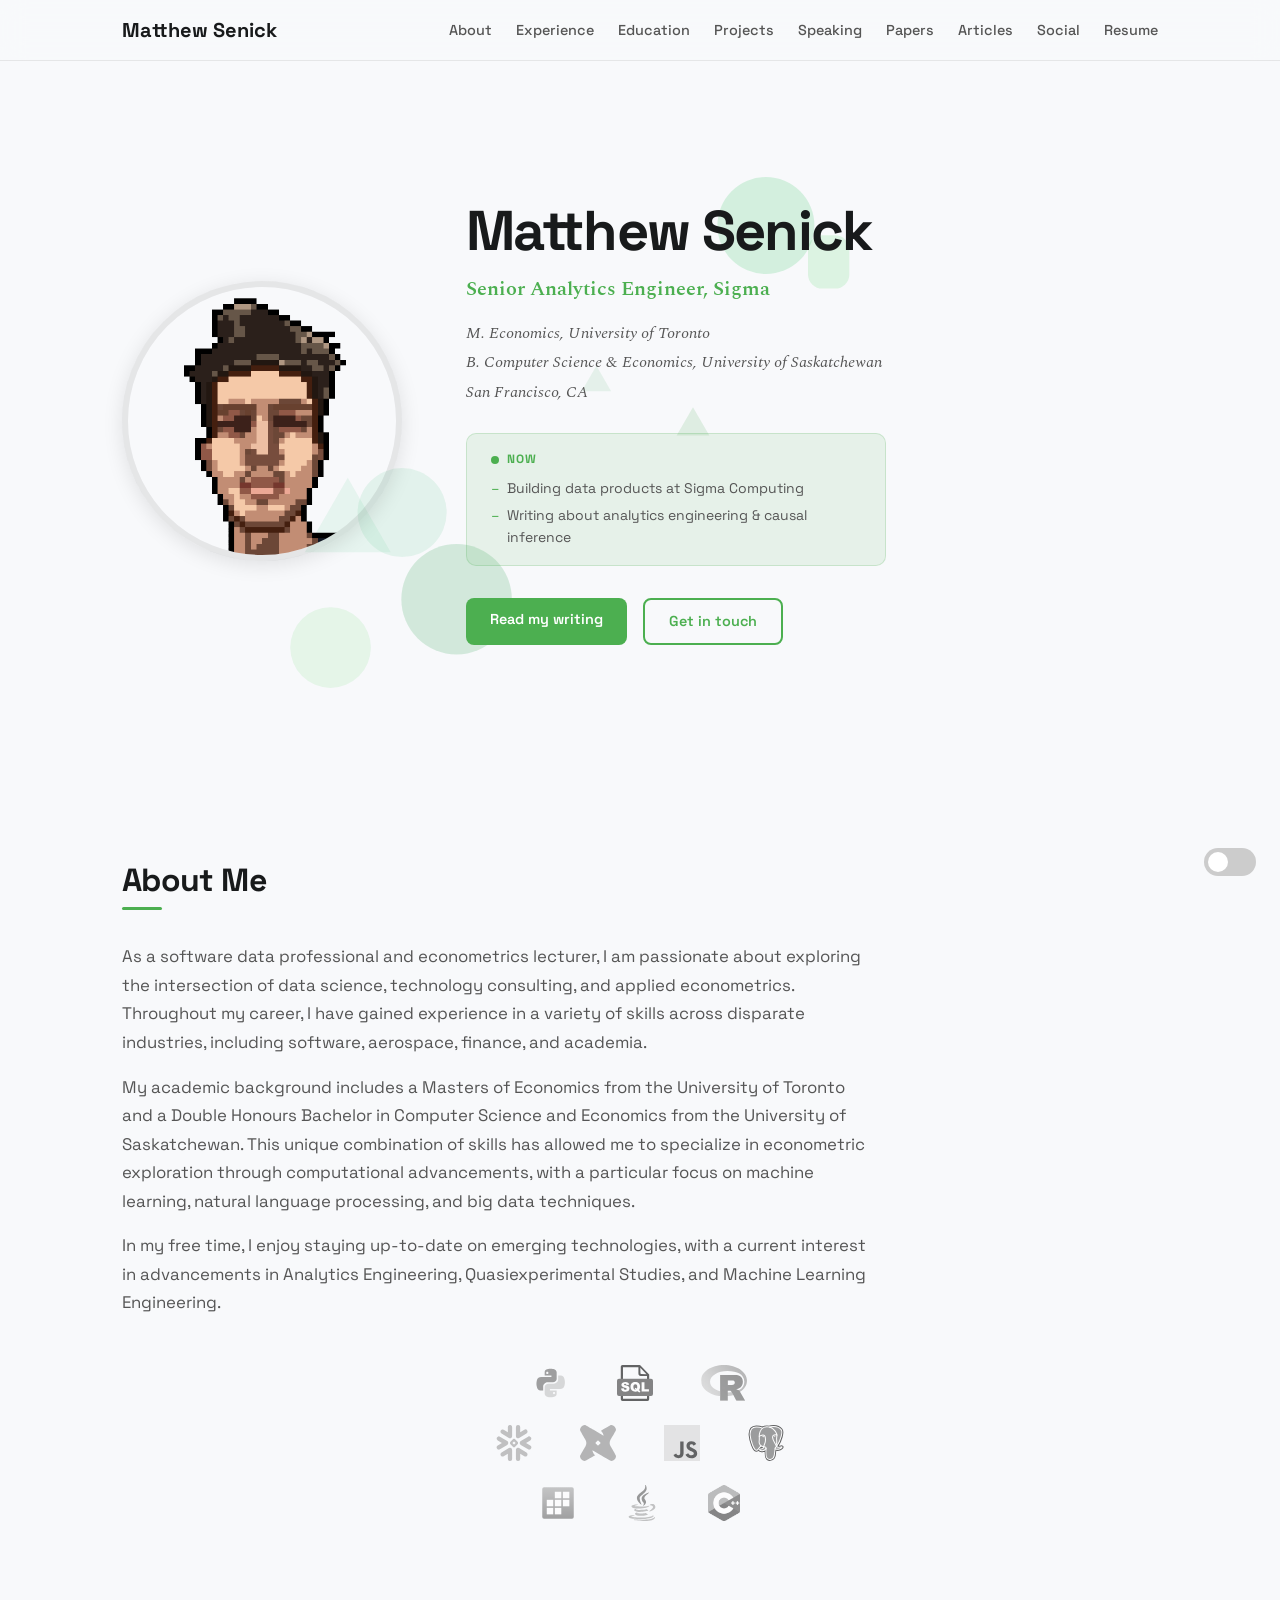
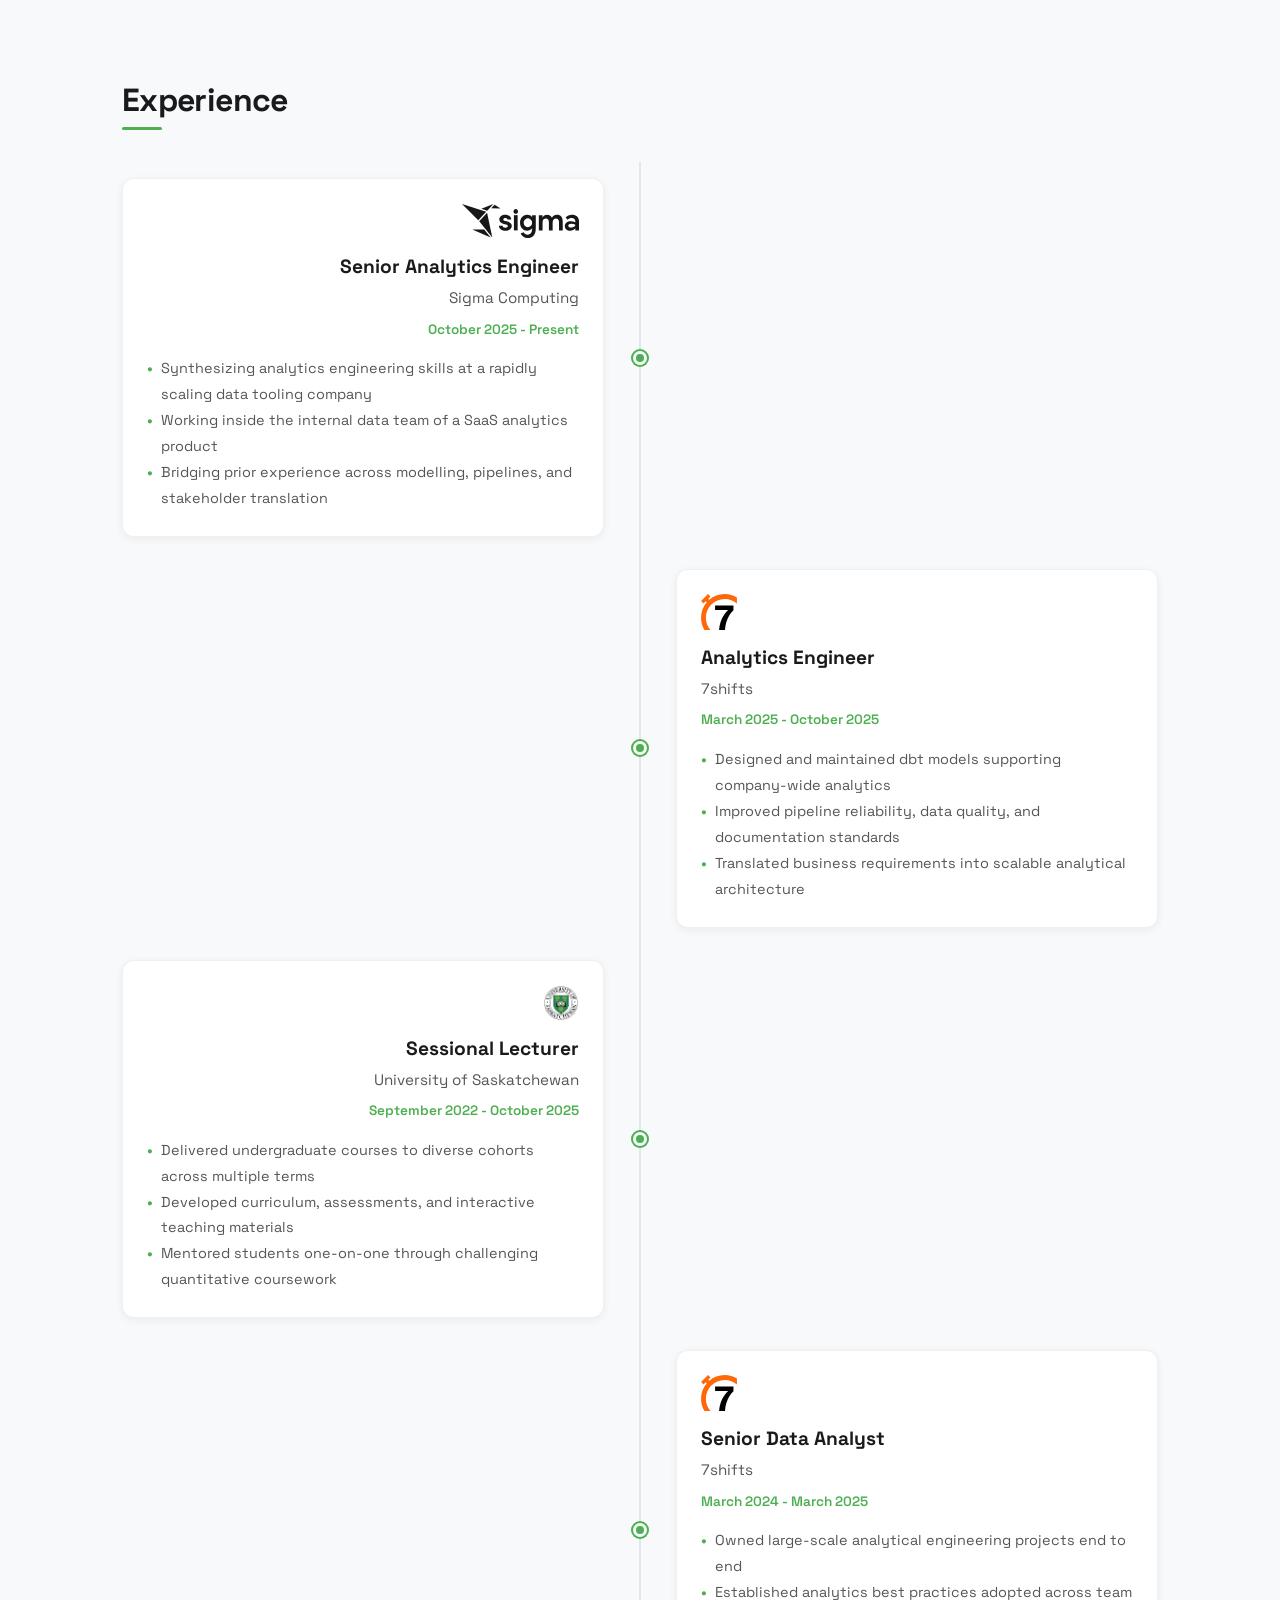
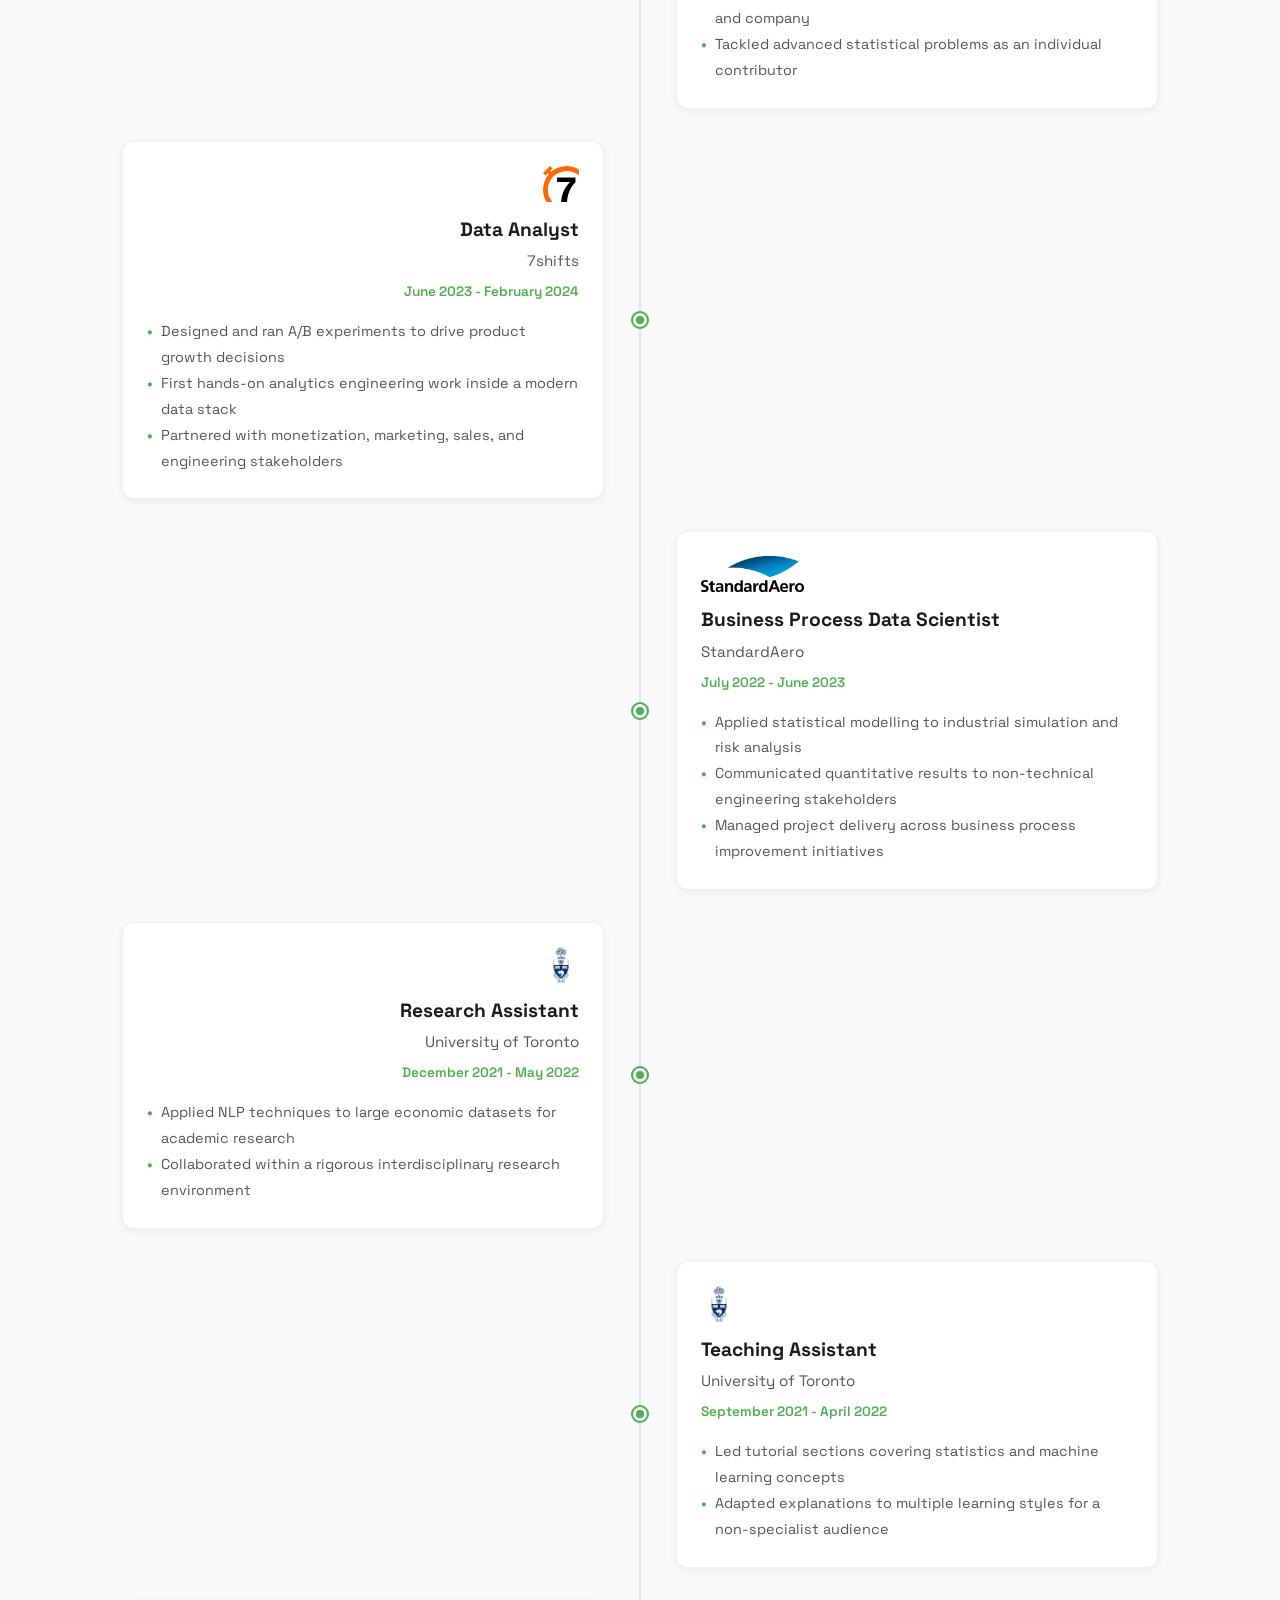
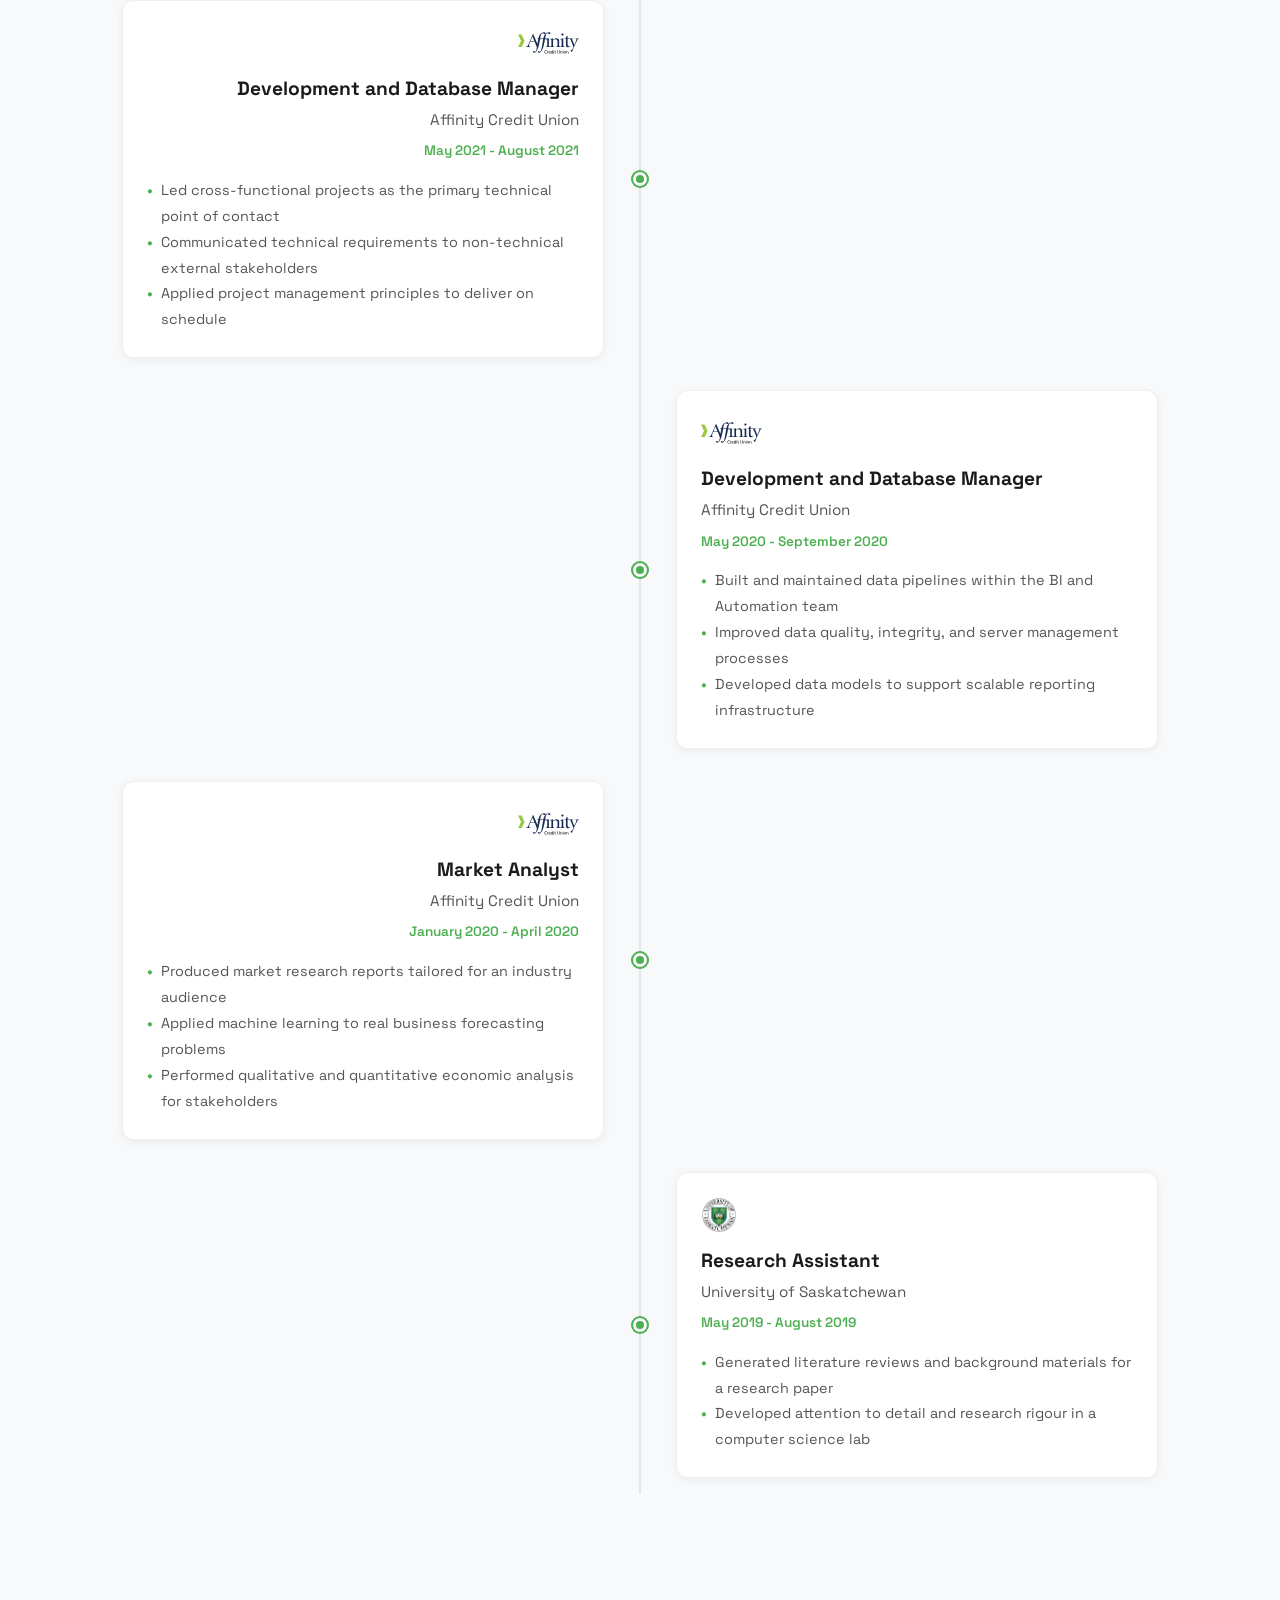
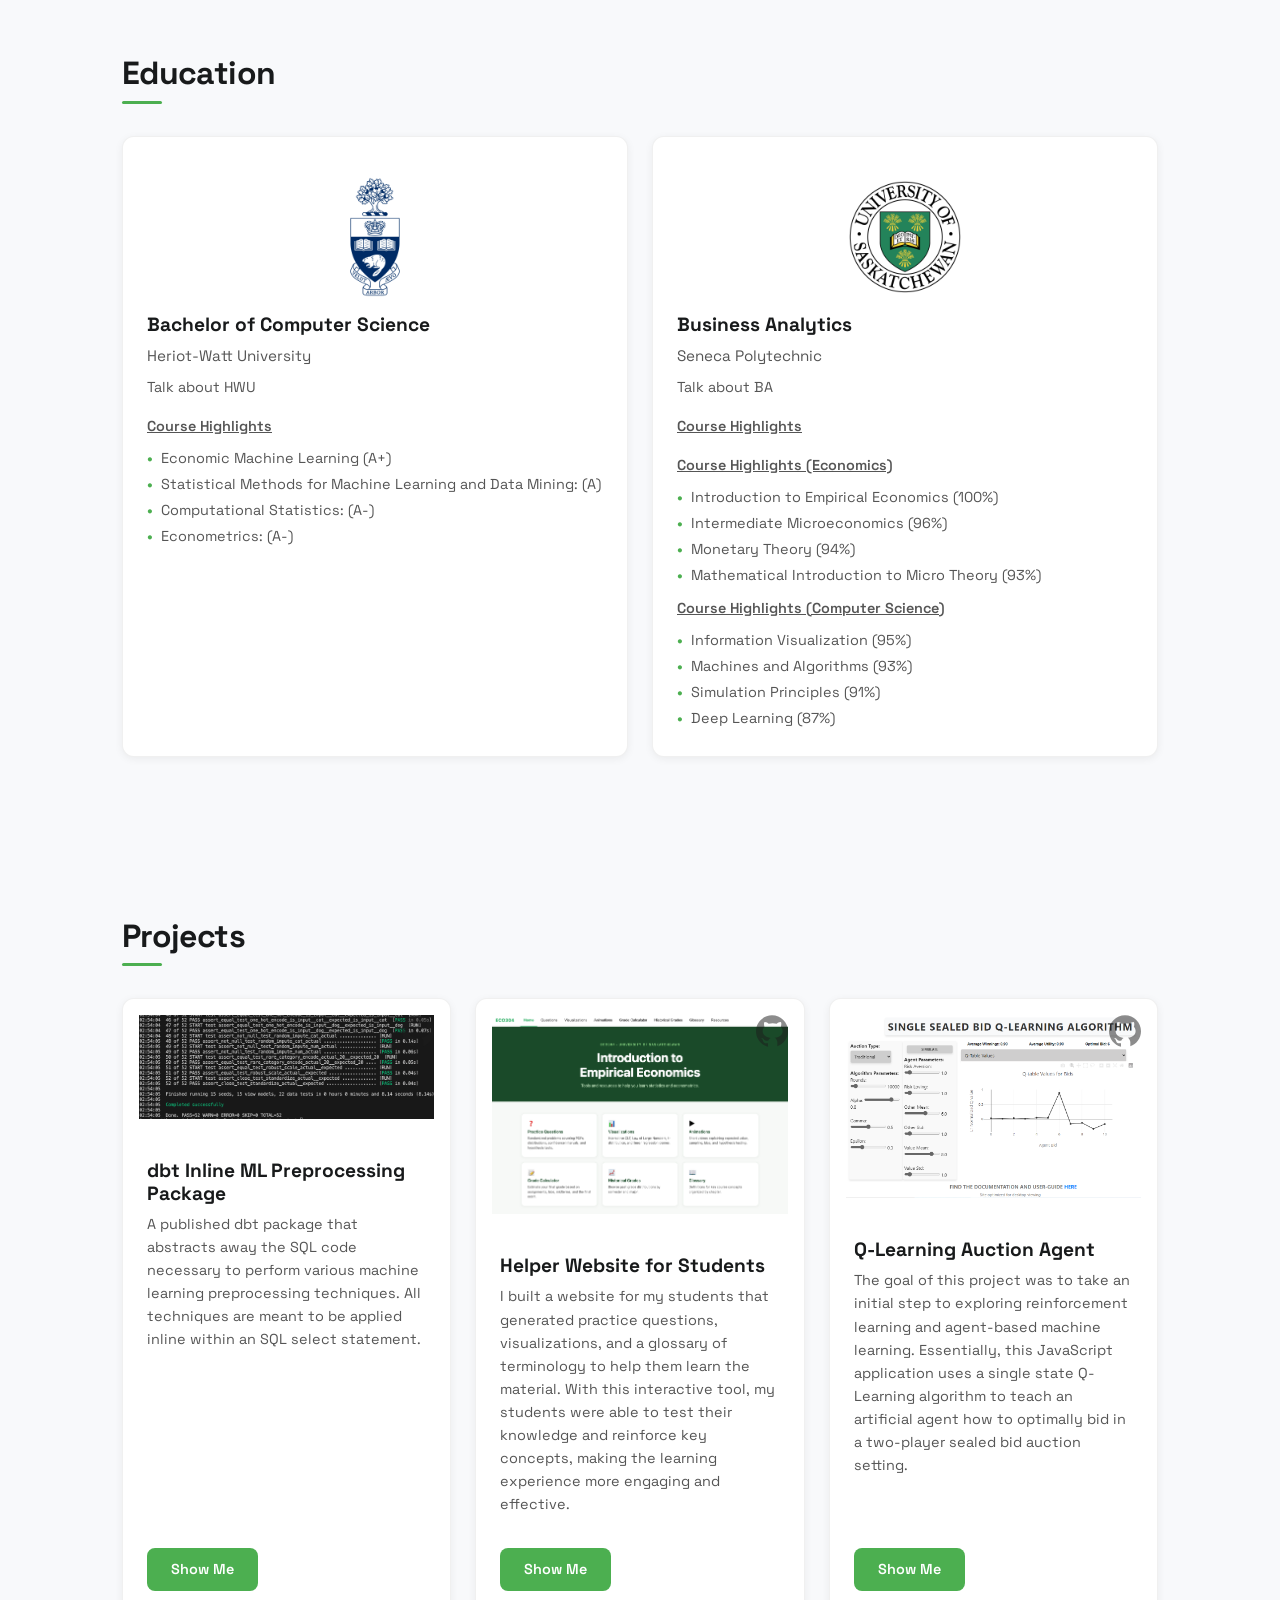
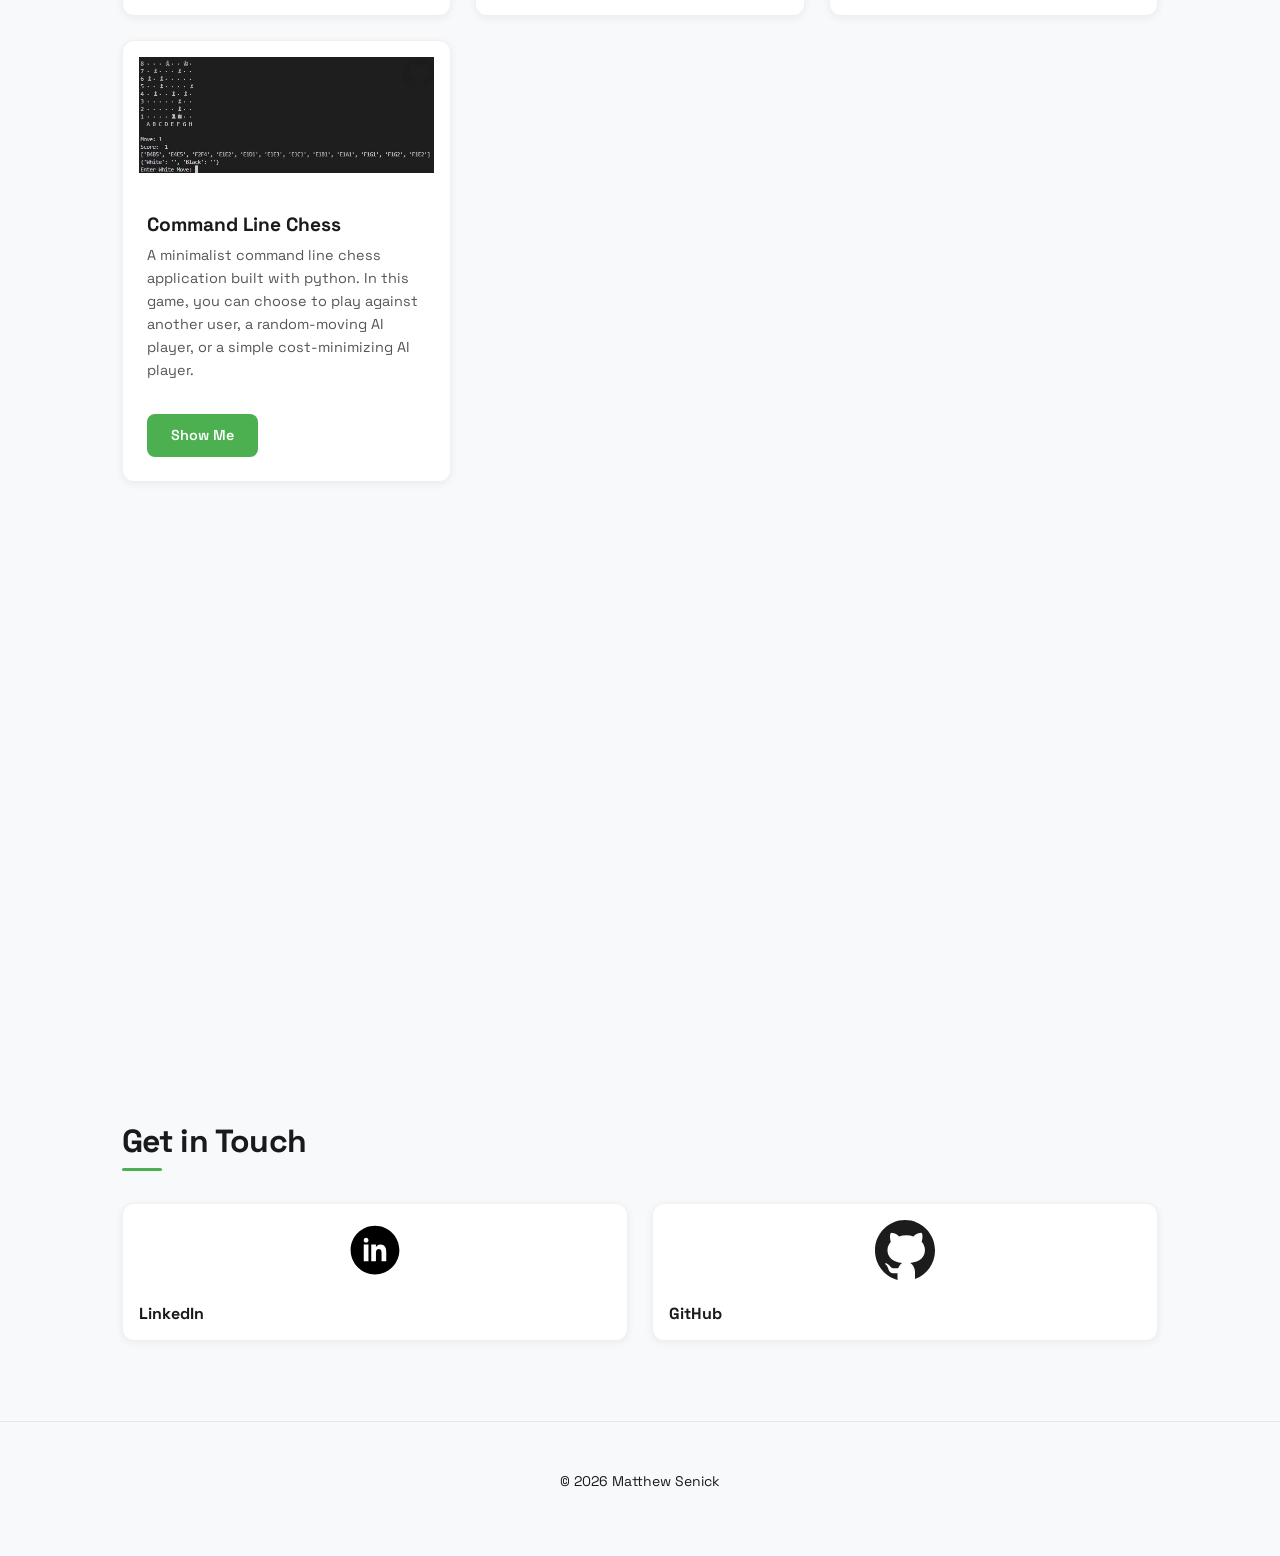
==== index.html @ 295f006f "Initial commit" ====
<!DOCTYPE html>
<html lang="en">

<head>
  <!-- Google tag (gtag.js) -->
  <script async src="https://www.googletagmanager.com/gtag/js?id=G-S9LK80LCD4"></script>
  <script>
    window.dataLayer = window.dataLayer || [];
    function gtag() { dataLayer.push(arguments); }
    gtag('js', new Date());
    gtag('config', 'G-S9LK80LCD4');
  </script>

  <meta charset="utf-8">
  <meta http-equiv="X-UA-Compatible" content="IE=edge">
  <meta name="viewport" content="width=device-width, initial-scale=1">
  <meta name="description" content="Matthew Senick — Senior Analytics Engineer. Design, data, and engineering.">

  <title>Matthew Senick</title>

  <!-- Google Fonts: Space Grotesk + Spectral -->
  <link rel="preconnect" href="https://fonts.googleapis.com">
  <link rel="preconnect" href="https://fonts.gstatic.com" crossorigin>
  <link href="https://fonts.googleapis.com/css2?family=Space+Grotesk:wght@400;500;700&family=Spectral:ital,wght@0,400;0,600;1,400&display=swap" rel="stylesheet">

  <!-- Stylesheet -->
  <link rel="stylesheet" href="styles.css">

  <!-- Icon Image -->
  <link rel="shortcut icon" type="image/x-icon" href="favicon.ico">

  <!-- Custom Scripts -->
  <script type="text/javascript" src="./scripts/gen_tiles.js"></script>
  <script type="text/javascript" src="./scripts/gen_shapes.js"></script>
</head>

<body>
  <div id="scroll-progress"></div>

  <header>
    <nav class="navbar">
      <div class="nav-container">
        <a class="nav-brand" href="https://matthewsenick.com">Matthew Senick</a>
        <input type="checkbox" id="nav-toggle" class="nav-toggle-checkbox" aria-label="Toggle navigation">
        <label for="nav-toggle" class="nav-toggle-label" aria-hidden="true">
          <span></span>
          <span></span>
          <span></span>
        </label>
        <ul class="nav-links">
          <li><a href="#about-me">About</a></li>
          <li><a href="#experience">Experience</a></li>
          <li><a href="#education">Education</a></li>
          <li><a href="#projects">Projects</a></li>
          <li><a href="#speaking">Speaking</a></li>
          <li><a href="#papers">Papers</a></li>
          <li><a href="#articles">Articles</a></li>
          <li><a href="#contact">Social</a></li>
          <li><a href="assets/files/Resume_Short.pdf" target="_blank" id="resume-link">Resume</a></li>
        </ul>
      </div>
    </nav>
  </header>

  <!-- Dark Mode Toggle -->
  <label class="switch" aria-label="Toggle dark mode">
    <input type="checkbox" id="dark-mode-toggle">
    <span class="slider round"></span>
  </label>

  <main>

    <!-- Hero / Title -->
    <section id="title" class="hero in-view">
      <div class="container hero-grid">
        <div class="hero-image">
          <img class="profile-pic" src="assets/other/avatar.PNG" alt="Profile picture of Matthew Senick">
        </div>
        <div class="hero-text">
          <h1 class="name">Matthew Senick</h1>
          <p class="subtitle">Senior Analytics Engineer, Sigma</p>
          <p class="credential">M. Economics, University of Toronto</p>
          <p class="credential">B. Computer Science &amp; Economics, University of Saskatchewan</p>
          <p class="credential">San Francisco, CA</p>
          <div class="now-card">
            <div class="now-header">
              <span class="now-dot"></span>
              <span class="now-label">Now</span>
            </div>
            <ul class="now-list">
              <li>Building data products at Sigma Computing</li>
              <li>Writing about analytics engineering &amp; causal inference</li>
            </ul>
          </div>
          <div class="hero-cta">
            <a href="#articles" class="btn-accent">Read my writing</a>
            <a href="#contact" class="btn-ghost">Get in touch</a>
          </div>
        </div>
      </div>
      <svg class="background-shapes" viewBox="0 0 100 100" xmlns="http://www.w3.org/2000/svg"></svg>
    </section>

    <!-- About Me -->
    <section id="about-me">
      <div class="container">
        <h2>About Me</h2>
        <div class="about-content">
          <p>
            As a software data professional and econometrics lecturer, I am passionate about exploring the
            intersection of data science, technology consulting, and applied econometrics. Throughout my career, I
            have gained experience in a variety of skills across disparate industries, including software,
            aerospace, finance, and academia.
          </p>
          <p>
            My academic background includes a Masters of Economics from the University of Toronto and a Double Honours
            Bachelor in Computer Science and Economics from the University of Saskatchewan. This unique combination of
            skills has allowed me to specialize in econometric exploration through computational advancements, with a
            particular focus on machine learning, natural language processing, and big data techniques.
          </p>
          <p>
            In my free time, I enjoy staying up-to-date on emerging technologies, with a current interest in
            advancements in Analytics Engineering, Quasiexperimental Studies, and Machine Learning Engineering.
          </p>
        </div>

        <div class="icon-rows">
          <div class="icon-row">
            <img src="assets/icons/python.svg" alt="Python">
            <img src="assets/icons/sql.svg" alt="SQL">
            <img src="assets/icons/r.svg" alt="R">
          </div>
          <div class="icon-row">
            <img src="assets/icons/snowflake.svg" alt="Snowflake">
            <img src="assets/icons/dbt.svg" alt="dbt">
            <img src="assets/icons/js.svg" alt="JavaScript">
            <img src="assets/icons/postgresql.svg" alt="PostgreSQL">
          </div>
          <div class="icon-row">
            <img src="assets/icons/stata.svg" alt="Stata">
            <img src="assets/icons/java.svg" alt="Java">
            <img src="assets/icons/cpp.png" alt="C++">
          </div>
        </div>
      </div>
    </section>

    <!-- EXPERIENCE -->
    <section id="experience"></section>

    <!-- EDUCATION -->
    <section id="education"></section>

    <!-- PROJECTS -->
    <section id="projects"></section>

    <!-- SPEAKING -->
    <section id="speaking"></section>

    <!-- PAPERS -->
    <section id="papers"></section>

    <!-- ARTICLES -->
    <section id="articles"></section>

    <!-- CONTACT -->
    <section id="contact"></section>

  </main>

  <footer>
    <p>&copy; <script>document.write(new Date().getFullYear())</script> Matthew Senick</p>
  </footer>

  <script src="index.js"></script>
  <script>
    document.getElementById('resume-link').addEventListener('click', function () {
      gtag('event', 'resume_download', {
        'event_category': 'engagement',
        'event_label': 'clicked_resume_link'
      });
    });
  </script>
</body>

</html>
---- styles.css ----
/* ===========================
   DESIGN TOKENS
   =========================== */

:root {
  /* Colors — Light Mode */
  --bg: #F8F9FB;
  --text: #181A1B;
  --text-muted: #555;
  --accent: #4CAF50;
  --accent-hover: #43A047;
  --accent-light: rgba(76, 175, 80, 0.1);
  --card-bg: #FFFFFF;
  --card-border: rgba(0, 0, 0, 0.06);
  --card-shadow: 0 2px 8px rgba(0, 0, 0, 0.06);
  --card-shadow-hover: 0 8px 24px rgba(0, 0, 0, 0.1);
  --nav-bg: rgba(248, 249, 251, 0.85);
  --scroll-track: #f2f2f2;
  --scroll-thumb: #ccc;
  --divider: rgba(0, 0, 0, 0.08);

  /* Typography */
  --font-body: 'Space Grotesk', sans-serif;
  --font-accent: 'Spectral', serif;

  /* Spacing (8pt system) */
  --space-1: 0.25rem;
  --space-2: 0.5rem;
  --space-3: 1rem;
  --space-4: 1.5rem;
  --space-5: 2rem;
  --space-6: 3rem;
  --space-7: 4rem;
  --space-8: 5rem;

  /* Transitions */
  --ease: cubic-bezier(0.4, 0, 0.2, 1);
  --duration: 200ms;
  --duration-slow: 400ms;
}

/* Dark Mode */
.dark-mode {
  --bg: #181A1B;
  --text: #F0F1F2;
  --text-muted: #999;
  --accent-light: rgba(76, 175, 80, 0.15);
  --card-bg: #242628;
  --card-border: rgba(255, 255, 255, 0.08);
  --card-shadow: 0 2px 8px rgba(0, 0, 0, 0.2);
  --card-shadow-hover: 0 8px 24px rgba(0, 0, 0, 0.35);
  --nav-bg: rgba(24, 26, 27, 0.85);
  --scroll-track: #242628;
  --scroll-thumb: #444;
  --divider: rgba(255, 255, 255, 0.08);
}


/* ===========================
   RESET & BASE
   =========================== */

*, *::before, *::after {
  box-sizing: border-box;
  margin: 0;
  padding: 0;
}

html {
  scroll-behavior: smooth;
  -webkit-text-size-adjust: 100%;
}

body {
  font-family: var(--font-body);
  font-size: 1rem;
  line-height: 1.6;
  color: var(--text);
  background-color: var(--bg);
  transition: background-color var(--duration-slow) var(--ease),
              color var(--duration-slow) var(--ease);
  -webkit-font-smoothing: antialiased;
  -moz-osx-font-smoothing: grayscale;
}

img {
  max-width: 100%;
  height: auto;
  display: block;
}

a {
  color: var(--accent);
  text-decoration: none;
  transition: color var(--duration) var(--ease);
}

a:hover {
  color: var(--accent-hover);
}

a:focus-visible {
  outline: 2px solid var(--accent);
  outline-offset: 2px;
  border-radius: 2px;
}

ul {
  list-style: none;
}


/* ===========================
   SCROLLBAR
   =========================== */

::-webkit-scrollbar {
  width: 8px;
  height: 8px;
}

::-webkit-scrollbar-track {
  background: var(--scroll-track);
}

::-webkit-scrollbar-thumb {
  background: var(--scroll-thumb);
  border-radius: 8px;
}


/* ===========================
   TYPOGRAPHY
   =========================== */

h1, h2, h3, h4, h5, h6 {
  font-family: var(--font-body);
  font-weight: 700;
  line-height: 1.2;
  color: var(--text);
}

h1 { font-size: 3rem; }
h2 { font-size: 2rem; letter-spacing: -0.02em; margin-bottom: var(--space-5); }
h3 { font-size: 1.5rem; }
h4 { font-size: 1.25rem; }
h5 { font-size: 1.125rem; }
h6 { font-size: 1rem; }

p {
  margin-bottom: var(--space-3);
  color: var(--text);
}

.font-accent {
  font-family: var(--font-accent);
}


/* ===========================
   LAYOUT
   =========================== */

.container {
  max-width: 1100px;
  margin: 0 auto;
  padding: 0 var(--space-5);
  width: 100%;
}

section {
  padding: var(--space-8) 0;
  opacity: 0;
  transform: translateY(20px);
  transition: opacity 0.6s var(--ease), transform 0.6s var(--ease);
}

section.in-view {
  opacity: 1;
  transform: translateY(0);
}

.grid {
  display: grid;
  grid-template-columns: repeat(auto-fit, minmax(320px, 1fr));
  gap: var(--space-4);
}

.grid-4 {
  display: grid;
  grid-template-columns: repeat(auto-fit, minmax(200px, 1fr));
  gap: var(--space-4);
}


/* ===========================
   SCROLL PROGRESS BAR
   =========================== */

#scroll-progress {
  position: fixed;
  top: 0;
  left: 0;
  width: 0%;
  height: 3px;
  background: var(--accent);
  z-index: 9999;
  transition: width 0.1s linear;
}


/* ===========================
   NAVBAR
   =========================== */

.navbar {
  position: sticky;
  top: 0;
  z-index: 100;
  background: var(--nav-bg);
  backdrop-filter: blur(12px);
  -webkit-backdrop-filter: blur(12px);
  border-bottom: 1px solid var(--divider);
  transition: background var(--duration-slow) var(--ease);
}

.nav-container {
  max-width: 1100px;
  margin: 0 auto;
  padding: 0 var(--space-5);
  display: flex;
  align-items: center;
  justify-content: space-between;
  height: 60px;
}

.nav-brand {
  font-weight: 700;
  font-size: 1.25rem;
  color: var(--text) !important;
  text-decoration: none;
  white-space: nowrap;
}

.nav-links {
  display: flex;
  align-items: center;
  gap: var(--space-4);
}

.nav-links a {
  color: var(--text-muted);
  font-size: 0.9rem;
  font-weight: 500;
  text-decoration: none;
  padding: var(--space-1) 0;
  border-bottom: 2px solid transparent;
  transition: color var(--duration) var(--ease),
              border-color var(--duration) var(--ease);
}

.nav-links a:hover {
  color: var(--accent);
  border-bottom-color: var(--accent);
}

/* Hamburger toggle (CSS-only) */
.nav-toggle-checkbox {
  display: none;
}

.nav-toggle-label {
  display: none;
  cursor: pointer;
  flex-direction: column;
  gap: 5px;
  padding: 4px;
}

.nav-toggle-label span {
  display: block;
  width: 24px;
  height: 2px;
  background: var(--text);
  border-radius: 2px;
  transition: transform var(--duration) var(--ease),
              opacity var(--duration) var(--ease);
}

/* Mobile nav */
@media (max-width: 768px) {
  .nav-toggle-label {
    display: flex;
  }

  .nav-links {
    display: none;
    position: absolute;
    top: 60px;
    left: 0;
    right: 0;
    background: var(--nav-bg);
    backdrop-filter: blur(12px);
    -webkit-backdrop-filter: blur(12px);
    flex-direction: column;
    padding: var(--space-3) var(--space-5);
    gap: var(--space-2);
    border-bottom: 1px solid var(--divider);
  }

  .nav-toggle-checkbox:checked ~ .nav-links {
    display: flex;
  }

  .nav-toggle-checkbox:checked ~ .nav-toggle-label span:nth-child(1) {
    transform: rotate(45deg) translate(5px, 5px);
  }
  .nav-toggle-checkbox:checked ~ .nav-toggle-label span:nth-child(2) {
    opacity: 0;
  }
  .nav-toggle-checkbox:checked ~ .nav-toggle-label span:nth-child(3) {
    transform: rotate(-45deg) translate(5px, -5px);
  }
}


/* ===========================
   DARK MODE TOGGLE
   =========================== */

.switch {
  position: fixed;
  bottom: 24px;
  right: 24px;
  display: inline-block;
  width: 52px;
  height: 28px;
  z-index: 200;
}

.switch input {
  opacity: 0;
  width: 0;
  height: 0;
}

.slider {
  position: absolute;
  cursor: pointer;
  inset: 0;
  background-color: #ccc;
  transition: background-color var(--duration-slow) var(--ease);
}

.slider::before {
  content: "";
  position: absolute;
  height: 20px;
  width: 20px;
  left: 4px;
  bottom: 4px;
  background-color: white;
  transition: transform var(--duration-slow) var(--ease);
}

input:checked + .slider {
  background-color: var(--accent);
}

input:checked + .slider::before {
  transform: translateX(24px);
}

input:focus-visible + .slider {
  box-shadow: 0 0 0 2px var(--accent);
}

.slider.round {
  border-radius: 28px;
}

.slider.round::before {
  border-radius: 50%;
}


/* ===========================
   HERO SECTION
   =========================== */

.hero {
  position: relative;
  padding: var(--space-8) 0;
  min-height: 80vh;
  display: flex;
  align-items: center;
  overflow: hidden;
}

.hero-grid {
  display: grid;
  grid-template-columns: auto 1fr;
  gap: var(--space-7);
  align-items: center;
}

.hero-image {
  display: flex;
  justify-content: center;
}

.profile-pic {
  width: 280px;
  height: 280px;
  border-radius: 50%;
  border: 6px solid var(--divider);
  box-shadow: 0 4px 20px rgba(0, 0, 0, 0.1);
  object-fit: cover;
  transition: border-color var(--duration) var(--ease),
              box-shadow var(--duration) var(--ease);
}

.profile-pic:hover {
  border-color: var(--accent);
  box-shadow: 0 4px 24px rgba(76, 175, 80, 0.2);
}

.name {
  font-size: 3.5rem;
  font-weight: 700;
  margin-bottom: var(--space-2);
  letter-spacing: -0.03em;
}

.subtitle {
  font-family: var(--font-accent);
  font-size: 1.25rem;
  font-weight: 600;
  color: var(--accent);
  margin-bottom: var(--space-3);
}

.credential {
  font-family: var(--font-accent);
  font-size: 1rem;
  font-style: italic;
  color: var(--text-muted);
  margin-bottom: var(--space-1);
}

/* Now card */
.now-card {
  margin-top: var(--space-4);
  padding: var(--space-3) var(--space-4);
  background: var(--accent-light);
  border: 1px solid rgba(76, 175, 80, 0.2);
  border-radius: 10px;
  display: inline-block;
  max-width: 420px;
}

.now-card:hover {
  transform: translateY(-2px);
  box-shadow: 0 4px 16px rgba(76, 175, 80, 0.15);
  transition: transform var(--duration) var(--ease), box-shadow var(--duration) var(--ease);
}

.now-header {
  display: flex;
  align-items: center;
  gap: var(--space-2);
  margin-bottom: var(--space-2);
}

.now-label {
  font-size: 0.75rem;
  font-weight: 700;
  letter-spacing: 0.08em;
  text-transform: uppercase;
  color: var(--accent);
}

.now-dot {
  width: 8px;
  height: 8px;
  border-radius: 50%;
  background: var(--accent);
  flex-shrink: 0;
}

.now-list {
  list-style: none;
  padding: 0;
  margin: 0;
  display: flex;
  flex-direction: column;
  gap: var(--space-1);
}

.now-list li {
  font-size: 0.875rem;
  color: var(--text-muted);
  padding-left: var(--space-3);
  position: relative;
}

.now-list li::before {
  content: '–';
  position: absolute;
  left: 0;
  color: var(--accent);
}

@media (max-width: 768px) {
  .now-card {
    max-width: 100%;
  }
}


.hero-cta {
  display: flex;
  gap: var(--space-3);
  margin-top: var(--space-5);
}

.background-shapes {
  position: absolute;
  z-index: -1;
  width: 100%;
  height: 100%;
  top: 0;
  left: 0;
  pointer-events: none;
}

@media (max-width: 768px) {
  .hero {
    min-height: auto;
    padding: var(--space-7) 0;
  }

  .hero-grid {
    grid-template-columns: 1fr;
    text-align: center;
    gap: var(--space-5);
  }

  .name {
    font-size: 2.5rem;
  }

  .hero-cta {
    justify-content: center;
  }

  .profile-pic {
    width: 200px;
    height: 200px;
  }
}


/* ===========================
   BUTTONS
   =========================== */

.btn-accent {
  display: inline-block;
  padding: 0.625rem 1.5rem;
  background: var(--accent);
  color: #fff !important;
  font-family: var(--font-body);
  font-weight: 600;
  font-size: 0.9rem;
  border: none;
  border-radius: 8px;
  cursor: pointer;
  transition: background var(--duration) var(--ease),
              transform var(--duration) var(--ease),
              box-shadow var(--duration) var(--ease);
}

.btn-accent:hover {
  background: var(--accent-hover);
  transform: translateY(-1px);
  box-shadow: 0 4px 12px rgba(76, 175, 80, 0.3);
  color: #fff !important;
}

.btn-ghost {
  display: inline-block;
  padding: 0.625rem 1.5rem;
  background: transparent;
  color: var(--accent) !important;
  font-family: var(--font-body);
  font-weight: 600;
  font-size: 0.9rem;
  border: 2px solid var(--accent);
  border-radius: 8px;
  cursor: pointer;
  transition: background var(--duration) var(--ease),
              color var(--duration) var(--ease),
              transform var(--duration) var(--ease);
}

.btn-ghost:hover {
  background: var(--accent-light);
  transform: translateY(-1px);
}


/* ===========================
   ABOUT SECTION
   =========================== */

.about-content {
  max-width: 75ch;
  margin-bottom: var(--space-6);
}

.about-content p {
  font-size: 1.05rem;
  line-height: 1.7;
  color: var(--text-muted);
}

/* Tech icon rows */
.icon-rows {
  display: flex;
  flex-direction: column;
  gap: var(--space-4);
  align-items: center;
}

.icon-row {
  display: flex;
  align-items: center;
  justify-content: center;
  gap: var(--space-6);
}

.icon-row img {
  height: 36px;
  width: auto;
  filter: grayscale(100%);
  opacity: 0.6;
  transition: filter var(--duration) var(--ease),
              opacity var(--duration) var(--ease);
}

.icon-row img:hover {
  filter: grayscale(0%);
  opacity: 1;
  cursor: pointer;
}

@media (max-width: 768px) {
  .icon-row {
    gap: var(--space-4);
  }

  .icon-row img {
    height: 28px;
  }
}


/* ===========================
   CARDS
   =========================== */

.card {
  background: var(--card-bg);
  border: 1px solid var(--card-border);
  border-radius: 12px;
  box-shadow: var(--card-shadow);
  overflow: hidden;
  transition: transform var(--duration) var(--ease),
              box-shadow var(--duration) var(--ease),
              border-color var(--duration) var(--ease);
  display: flex;
  flex-direction: column;
  height: 100%;
}

.card:hover {
  transform: translateY(-4px);
  box-shadow: var(--card-shadow-hover);
  border-color: var(--accent);
}

.card__header {
  padding: var(--space-4);
  text-align: center;
  border-bottom: 1px solid var(--divider);
}

.card__body {
  padding: var(--space-4);
  flex: 1;
  display: flex;
  flex-direction: column;
}

.card__title {
  font-size: 1.2rem;
  font-weight: 700;
  margin-bottom: var(--space-2);
  color: var(--text);
}

.card__subtitle {
  font-size: 0.95rem;
  color: var(--text-muted);
  margin-bottom: var(--space-2);
}

.card__text {
  font-size: 0.9rem;
  line-height: 1.6;
  color: var(--text-muted);
  margin-bottom: var(--space-3);
}

.card__img {
  object-fit: scale-down;
  max-width: 50%;
  max-height: 120px;
  margin: var(--space-3) auto;
}

.card__img--small {
  max-width: 25%;
  max-height: 60px;
  margin: var(--space-3) auto;
}

.card__img--large {
  max-width: 100%;
  max-height: none;
  margin: 0 auto;
  padding: var(--space-3);
}

.card__actions {
  margin-top: auto;
  padding-top: var(--space-3);
}

.card__list {
  font-size: 0.9rem;
  color: var(--text-muted);
  line-height: 1.8;
}

.card__list li::before {
  content: "\2022";
  color: var(--accent);
  font-weight: 700;
  display: inline-block;
  width: 1em;
  margin-left: -1em;
}

.card__list {
  padding-left: 1em;
}

/* Card link wrapper (for contact cards) */
a.card-link {
  text-decoration: none;
  color: inherit;
}

.card--clickable {
  cursor: pointer;
}

.card--clickable:hover .card__title {
  color: var(--accent);
}

/* GitHub icon on project/paper cards */
.github-icon {
  width: 32px;
  height: 32px;
  opacity: 0.5;
  transition: opacity var(--duration) var(--ease);
  position: absolute;
  top: var(--space-3);
  right: var(--space-3);
}

.github-icon:hover {
  opacity: 1;
}

.card__img-wrapper {
  position: relative;
}


/* ===========================
   EXPERIENCE TIMELINE
   =========================== */

.timeline {
  position: relative;
  padding: var(--space-3) 0;
}

.timeline::before {
  content: '';
  position: absolute;
  left: calc(50% - 1px);
  top: 0;
  bottom: 0;
  width: 2px;
  background: var(--divider);
}

.timeline-entry {
  display: grid;
  grid-template-columns: 1fr 40px 1fr;
  align-items: center;
  gap: var(--space-3);
  margin-bottom: var(--space-5);
}

.timeline-entry:last-child {
  margin-bottom: 0;
}

.timeline-dot-wrapper {
  display: flex;
  justify-content: center;
  align-items: center;
  position: relative;
  z-index: 1;
}

.timeline-dot {
  width: 14px;
  height: 14px;
  border-radius: 50%;
  background: var(--accent);
  border: 3px solid var(--bg);
  box-shadow: 0 0 0 2px var(--accent);
  flex-shrink: 0;
  transition: border-color var(--duration-slow) var(--ease);
}

.timeline-card {
  background: var(--card-bg);
  border: 1px solid var(--card-border);
  border-radius: 12px;
  box-shadow: var(--card-shadow);
  padding: var(--space-4);
  transition: transform var(--duration) var(--ease),
              box-shadow var(--duration) var(--ease),
              border-color var(--duration) var(--ease);
}

.timeline-card:hover {
  transform: translateY(-4px);
  box-shadow: var(--card-shadow-hover);
  border-color: var(--accent);
}

.timeline-entry--left .timeline-card {
  text-align: right;
}

.timeline-entry--left .timeline-card .card__list {
  text-align: left;
}

.timeline-entry--left .timeline-logo {
  margin-left: auto;
}

.timeline-logo {
  height: 36px;
  width: auto;
  object-fit: contain;
  max-width: 120px;
  margin-bottom: var(--space-3);
}

.timeline-date {
  font-size: 0.85rem;
  color: var(--accent);
  font-weight: 600;
  margin: var(--space-2) 0 0;
}

.timeline-description {
  margin-top: var(--space-3);
}

@media (max-width: 768px) {
  .timeline::before {
    left: 19px;
    transform: none;
  }

  .timeline-entry {
    display: flex;
    gap: var(--space-3);
    align-items: flex-start;
  }

  .timeline-entry--left .timeline-right,
  .timeline-entry--right .timeline-left {
    display: none;
  }

  .timeline-entry--left .timeline-dot-wrapper { order: 1; }
  .timeline-entry--left .timeline-left { order: 2; flex: 1; text-align: left; }
  .timeline-entry--left .timeline-left .timeline-logo { margin-left: 0; }

  .timeline-entry--right .timeline-dot-wrapper { order: 1; }
  .timeline-entry--right .timeline-right { order: 2; flex: 1; }

  .timeline-dot-wrapper {
    width: 40px;
    flex-shrink: 0;
  }
}


/* ===========================
   ARTICLES SECTION
   =========================== */

.articles-grid {
  display: grid;
  grid-template-columns: repeat(auto-fit, minmax(320px, 1fr));
  gap: var(--space-4);
}

.article-item {
  padding: var(--space-3) 0;
  border-bottom: 1px solid var(--divider);
}

.article-item:last-child {
  border-bottom: none;
}

.article-link {
  color: var(--text);
  text-decoration: none;
  font-weight: 600;
  transition: color var(--duration) var(--ease);
}

.article-link:hover {
  color: var(--accent);
}

.article-desc {
  font-family: var(--font-accent);
  font-size: 0.9rem;
  color: var(--text-muted);
  margin-top: var(--space-1);
  font-style: italic;
}

.platform-logo {
  height: 32px;
  width: auto;
  margin-bottom: var(--space-3);
}

.article-card--medium {
  border-top: 3px solid #000;
}

.article-card--substack {
  border-top: 3px solid #FF6719;
}


/* ===========================
   SPEAKING SECTION
   =========================== */

.speaking-list {
  display: flex;
  flex-direction: column;
  gap: var(--space-5);
}

.ticket {
  display: flex;
  border: 2px dashed var(--card-border);
  border-radius: 12px;
  overflow: hidden;
  background: var(--card-bg);
  box-shadow: 0 4px 16px rgba(0, 0, 0, 0.08);
  transform: rotate(-0.4deg);
  transition: transform 0.2s ease, box-shadow 0.2s ease;
  position: relative;
}

.ticket:hover {
  transform: rotate(0deg) translateY(-3px);
  box-shadow: 0 8px 24px rgba(0, 0, 0, 0.14);
}

.ticket__stub {
  min-width: 180px;
  padding: var(--space-4);
  border-right: 2px dashed var(--card-border);
  display: flex;
  flex-direction: column;
  align-items: flex-start;
  gap: var(--space-2);
}

.ticket__stub-logo {
  height: 36px;
  width: auto;
  object-fit: contain;
}

.ticket__stub-event {
  font-weight: 700;
  font-size: 1rem;
  line-height: 1.2;
  text-transform: uppercase;
  letter-spacing: 0.04em;
  color: var(--text);
}

.ticket__stub-meta {
  font-size: 0.8rem;
  color: var(--text-muted);
  font-family: var(--font-accent);
  line-height: 1.6;
}

.ticket__body {
  flex: 1;
  padding: var(--space-4) var(--space-5);
  display: flex;
  flex-direction: column;
  gap: var(--space-2);
}

.ticket__speaker-label {
  font-size: 0.7rem;
  text-transform: uppercase;
  letter-spacing: 0.12em;
  color: var(--text-muted);
}

.ticket__title {
  font-size: 1.25rem;
  font-weight: 700;
  color: var(--text);
}

.ticket__abstract {
  font-size: 0.9rem;
  color: var(--text-muted);
  font-family: var(--font-accent);
  line-height: 1.6;
}

.ticket__links {
  display: flex;
  gap: var(--space-2);
  flex-wrap: wrap;
  margin-top: var(--space-2);
}

.ticket__badge {
  position: absolute;
  top: var(--space-3);
  right: var(--space-3);
  background: var(--accent);
  color: white;
  font-size: 0.65rem;
  font-weight: 700;
  letter-spacing: 0.1em;
  text-transform: uppercase;
  padding: 3px 10px;
  border-radius: 999px;
}

.btn-sm {
  font-size: 0.8rem;
  padding: 0.3rem 0.8rem;
}

@media (max-width: 600px) {
  .ticket {
    flex-direction: column;
    transform: none;
  }

  .ticket__stub {
    border-right: none;
    border-bottom: 2px dashed var(--card-border);
    min-width: unset;
  }
}


/* ===========================
   CONTACT SECTION
   =========================== */

.contact-card .card__img {
  max-width: 40%;
  max-height: 60px;
  margin-top: var(--space-3);
}

.contact-card .card__body {
  padding: var(--space-2) var(--space-3) var(--space-3);
}

.contact-card .card__title {
  font-size: 1rem;
  margin: 0;
}


/* ===========================
   SECTION HEADINGS
   =========================== */

section h2 {
  position: relative;
  display: inline-block;
}

section h2::after {
  content: "";
  display: block;
  width: 40px;
  height: 3px;
  background: var(--accent);
  margin-top: var(--space-2);
  border-radius: 2px;
}


/* ===========================
   FOOTER
   =========================== */

footer {
  text-align: center;
  padding: var(--space-6) 0;
  color: var(--text-muted);
  font-size: 0.875rem;
  border-top: 1px solid var(--divider);
}


/* ===========================
   MOBILE RESPONSIVE
   =========================== */

@media (max-width: 768px) {
  .container {
    padding: 0 var(--space-3);
  }

  section {
    padding: var(--space-7) 0;
  }

  h1 { font-size: 2.5rem; }
  h2 { font-size: 1.75rem; }

  .grid {
    grid-template-columns: 1fr;
  }

  .grid-4 {
    grid-template-columns: repeat(2, 1fr);
  }

  .articles-grid {
    grid-template-columns: 1fr;
  }
}

@media (max-width: 480px) {
  .grid-4 {
    grid-template-columns: 1fr;
  }
}


/* ===========================
   SVG SHAPE ANIMATIONS
   =========================== */

@keyframes float {
  0%, 100% { transform: translateY(0px); }
  50% { transform: translateY(-8px); }
}

.background-shapes circle,
.background-shapes rect,
.background-shapes polygon {
  animation: float 6s ease-in-out infinite;
}

.background-shapes *:nth-child(odd) {
  animation-duration: 8s;
}

.background-shapes *:nth-child(3n) {
  animation-duration: 10s;
  animation-delay: 1s;
}
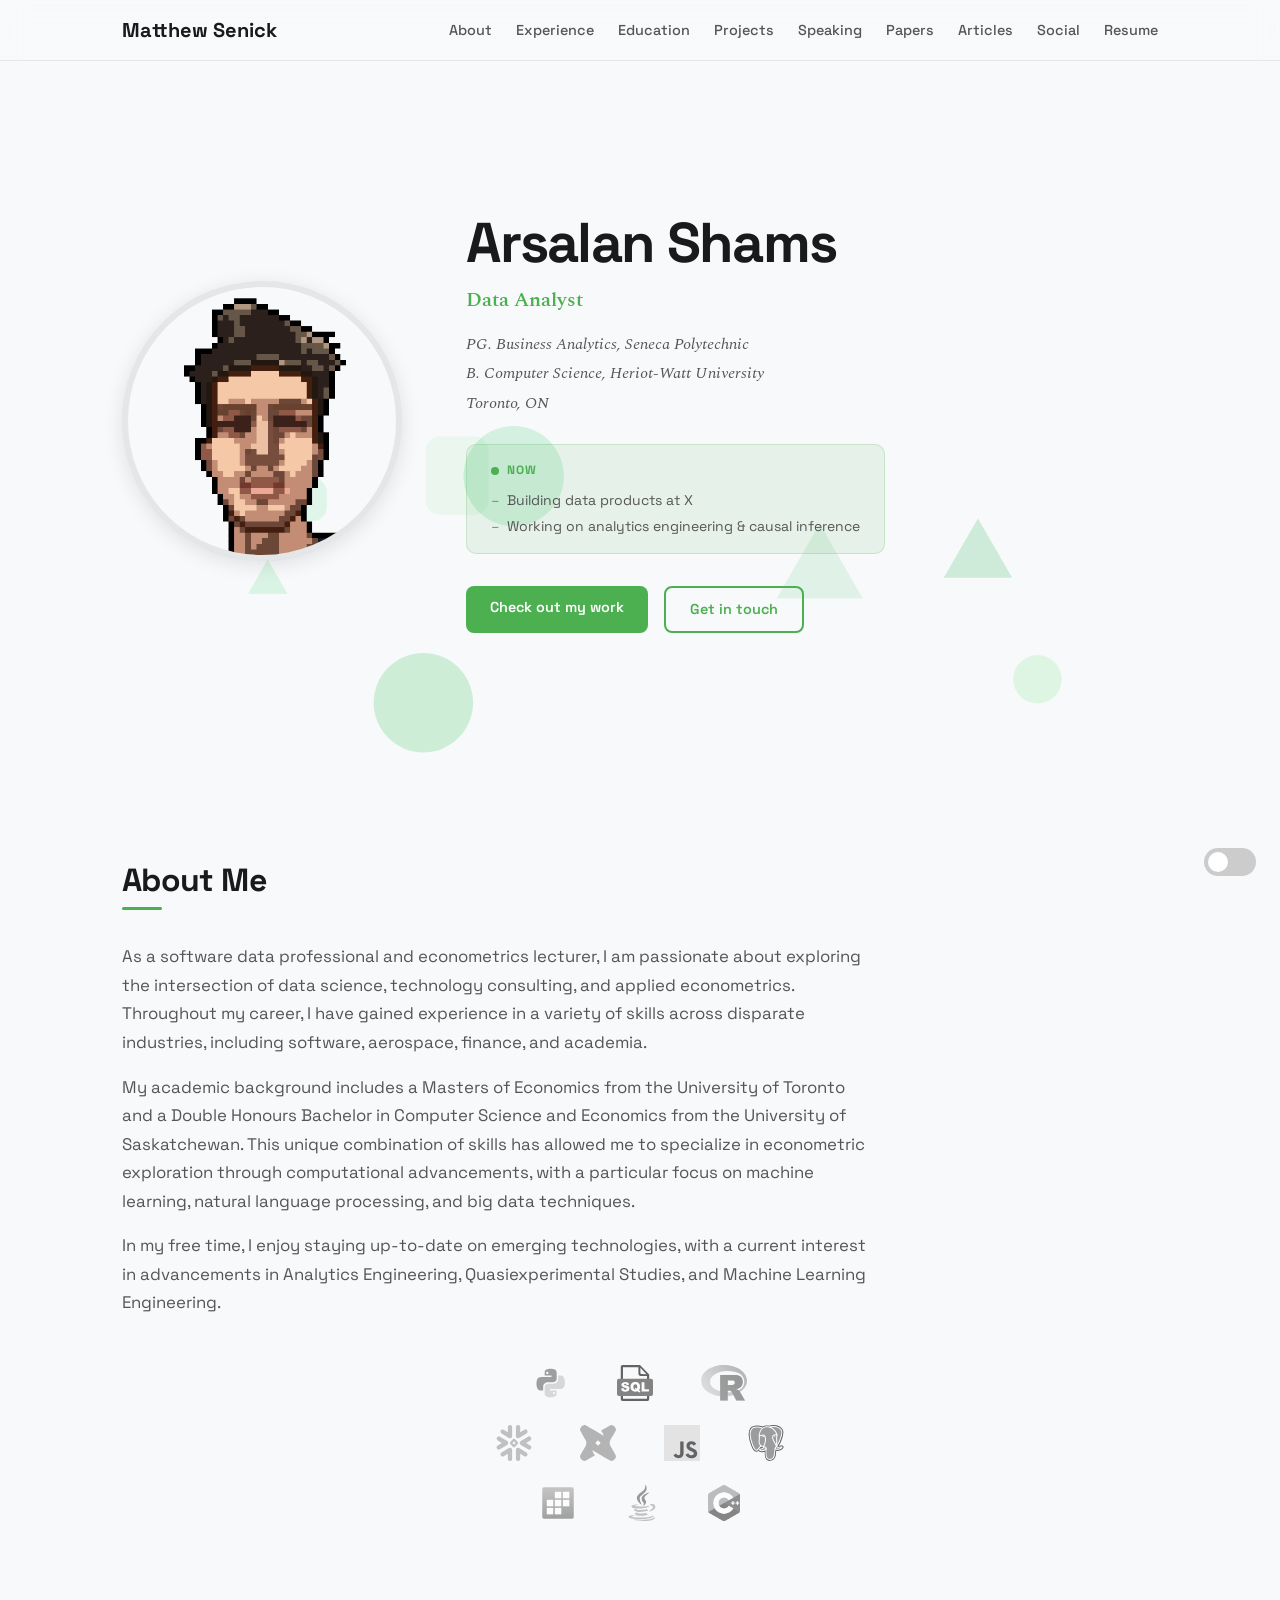
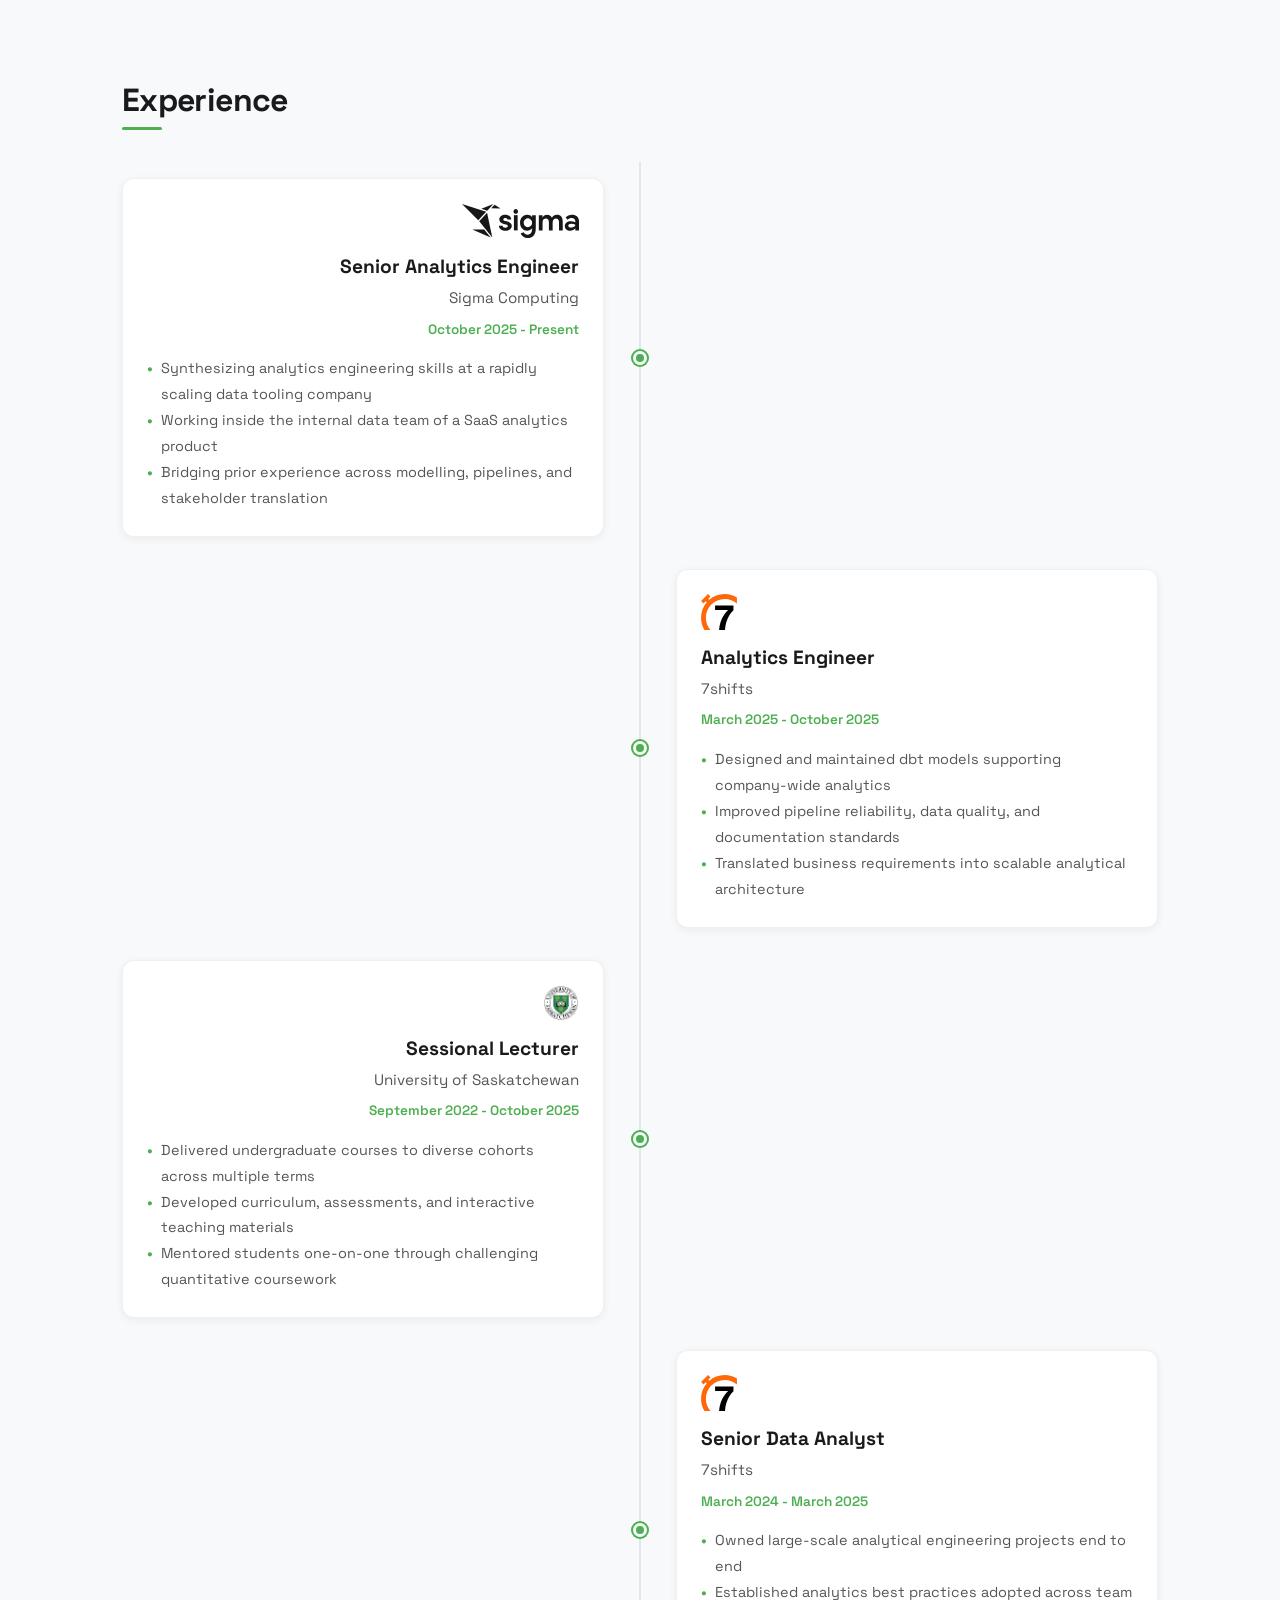
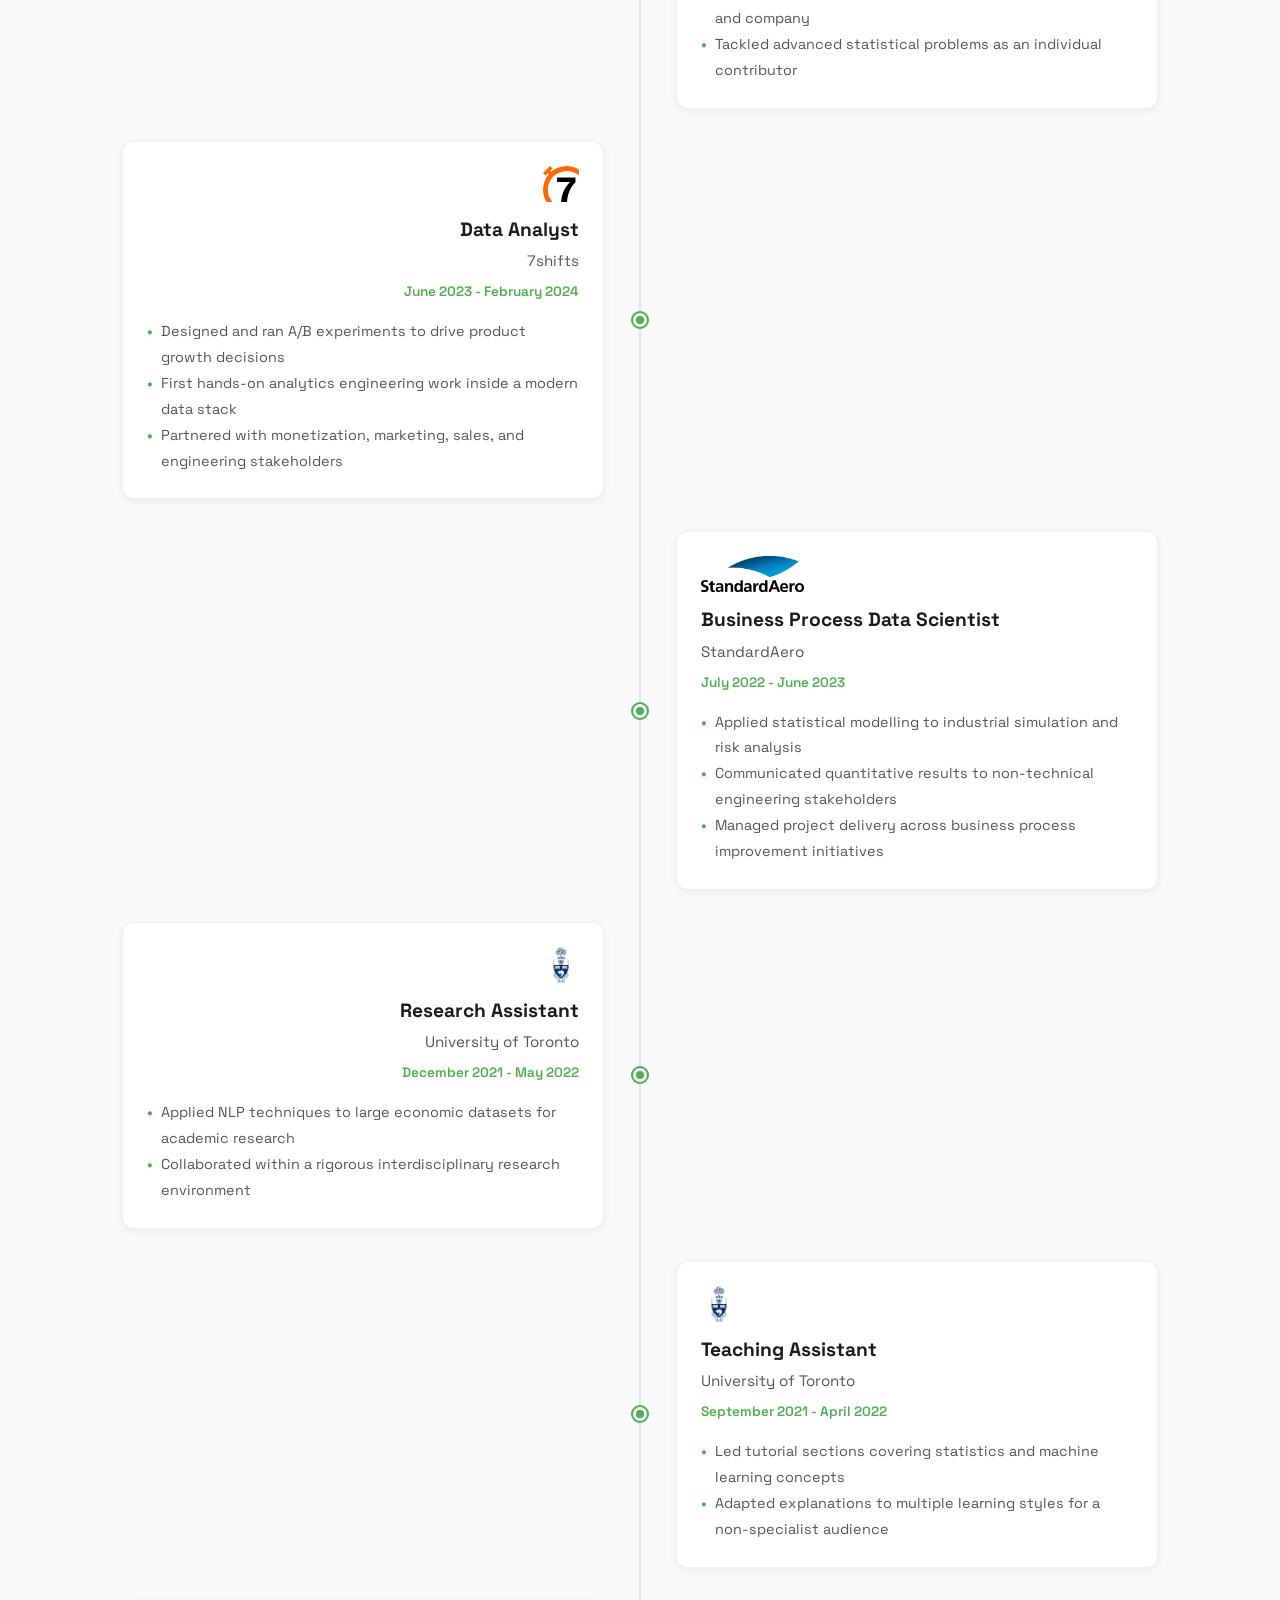
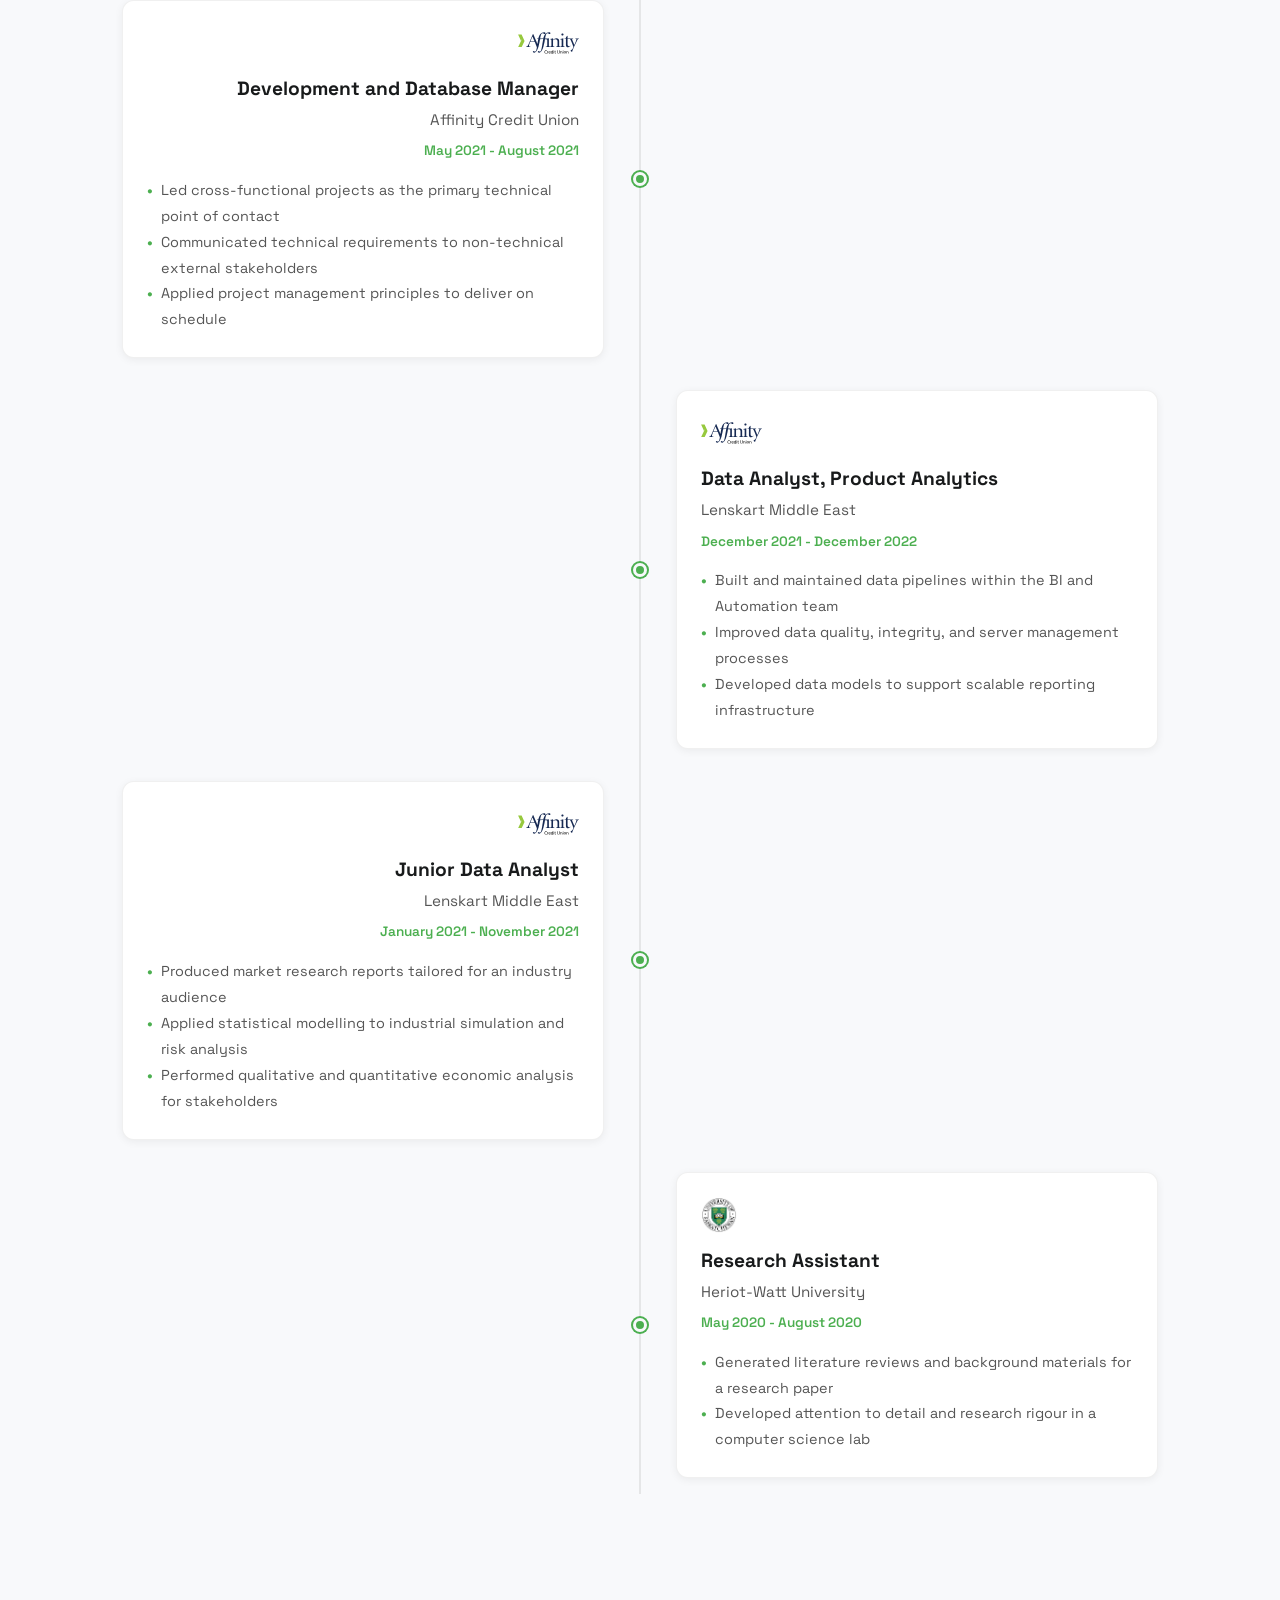
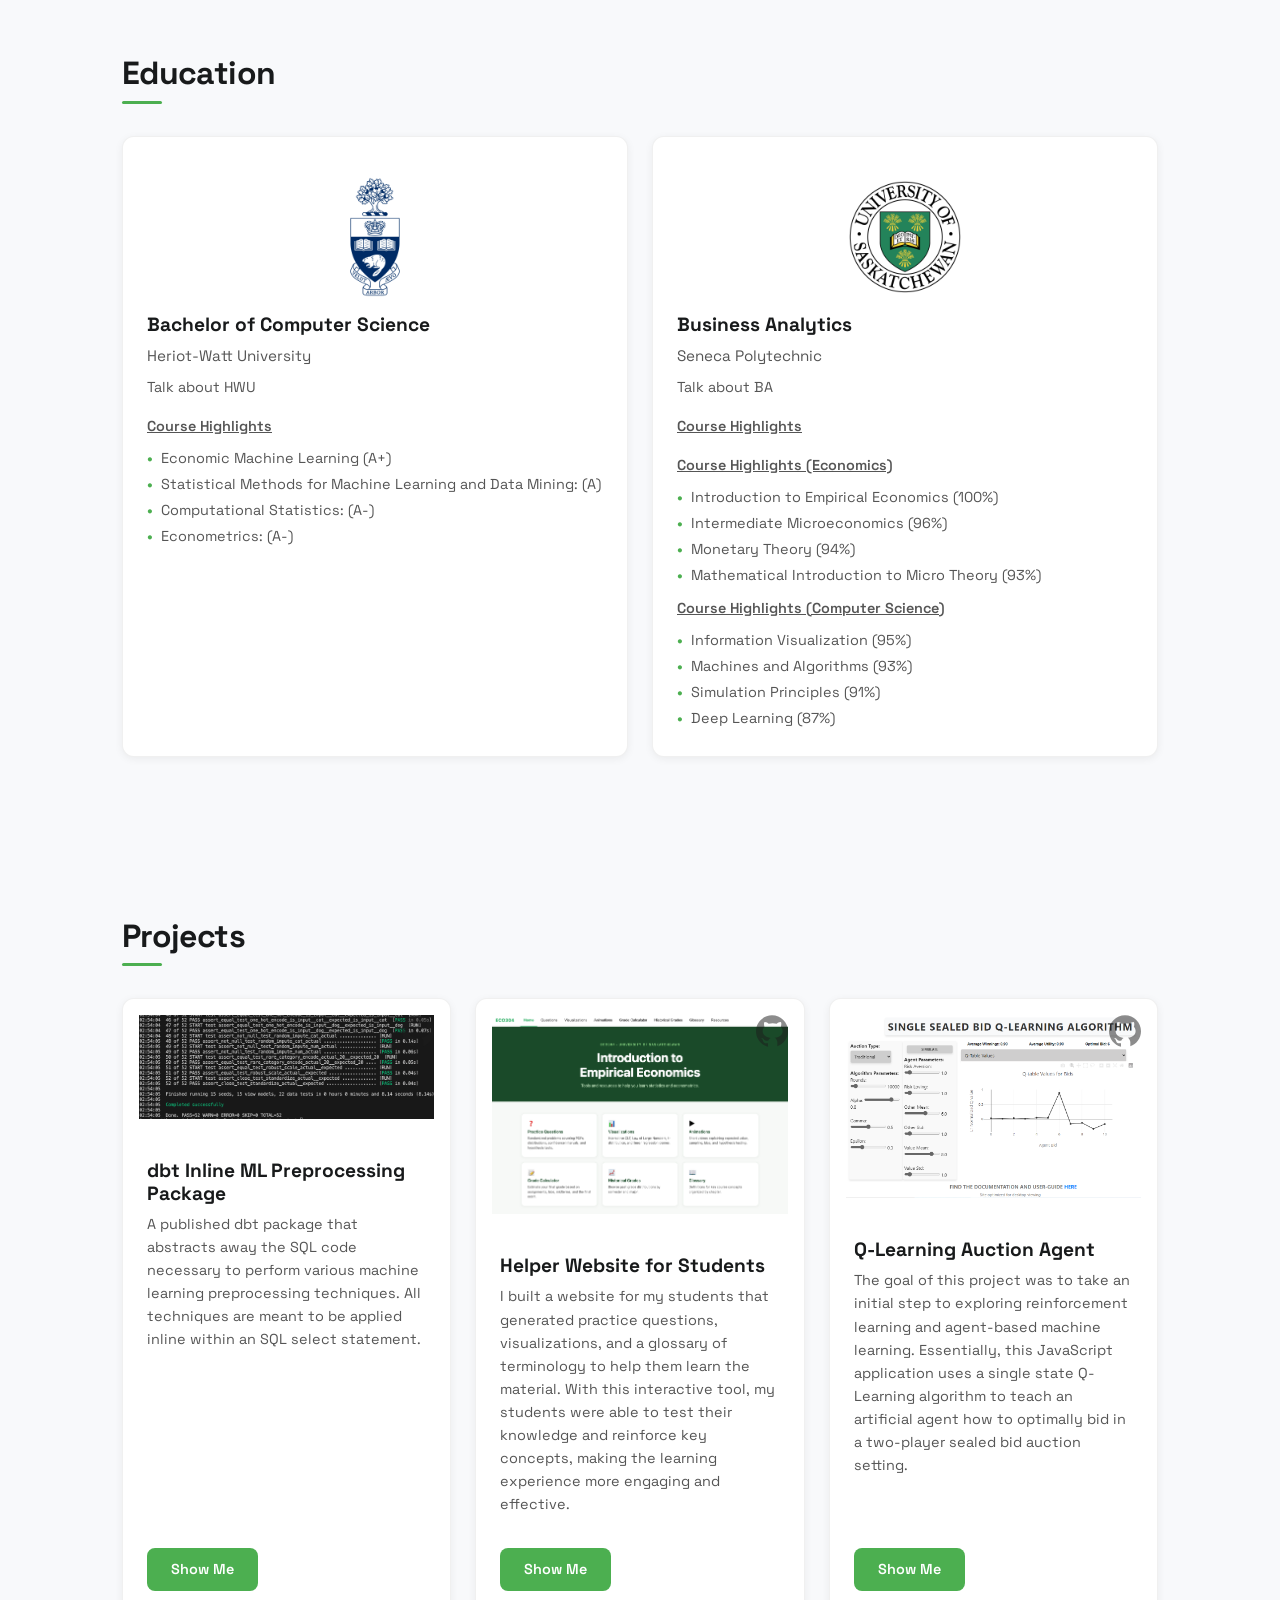
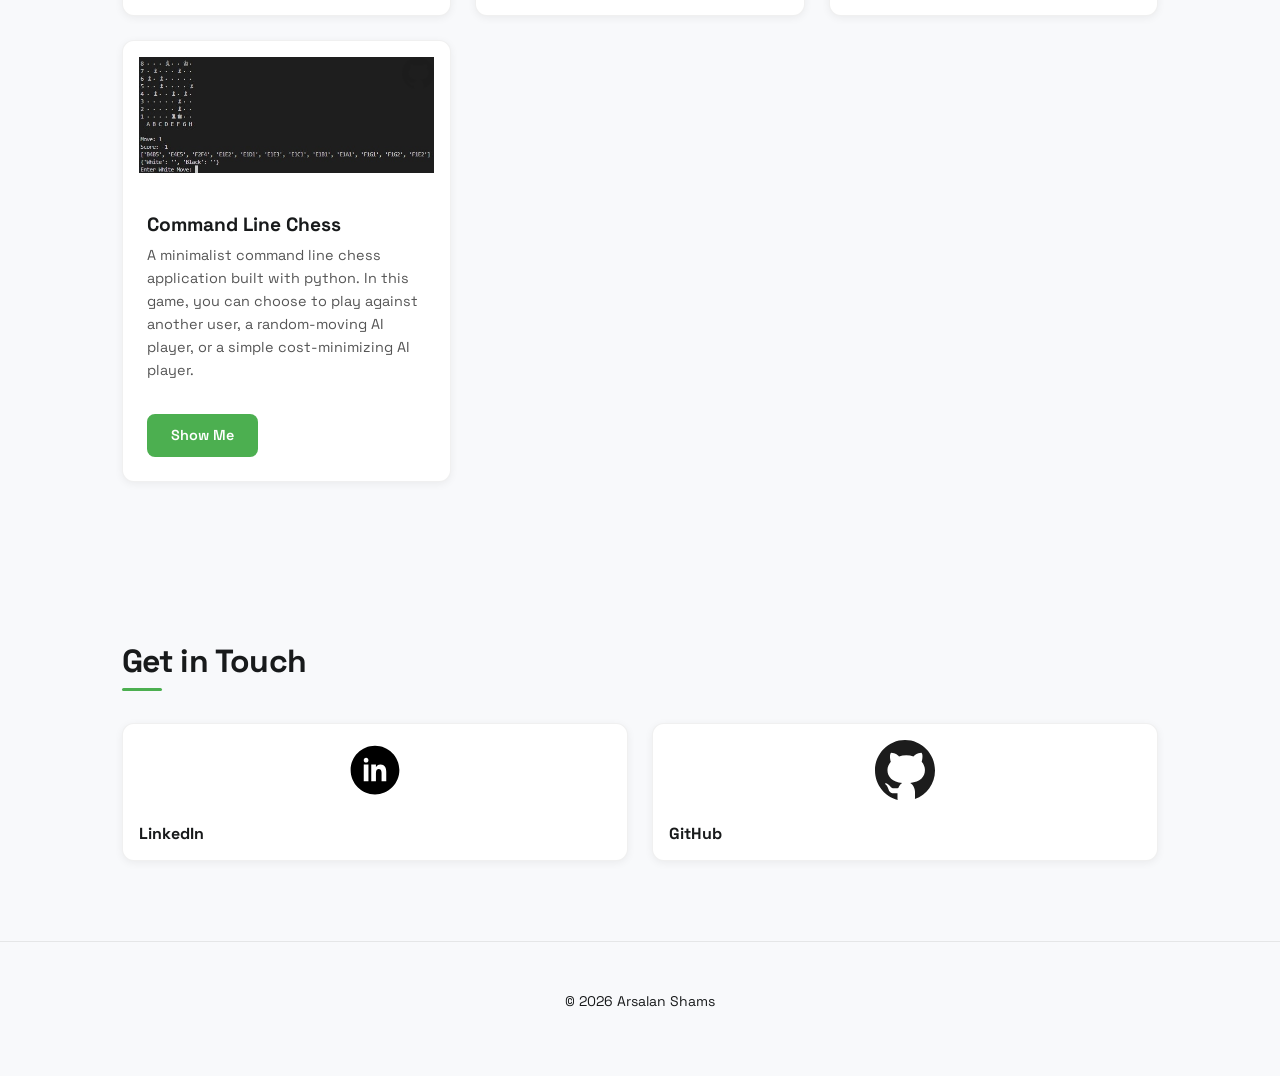
==== commit cad19b56: "Initial commit" ====
--- a/index.html
+++ b/index.html
@@ -74,26 +74,26 @@
     <section id="title" class="hero in-view">
       <div class="container hero-grid">
         <div class="hero-image">
-          <img class="profile-pic" src="assets/other/avatar.PNG" alt="Profile picture of Matthew Senick">
+          <img class="profile-pic" src="assets/other/avatar.PNG" alt="Profile picture of Arsalan Shams">
         </div>
         <div class="hero-text">
-          <h1 class="name">Matthew Senick</h1>
-          <p class="subtitle">Senior Analytics Engineer, Sigma</p>
-          <p class="credential">M. Economics, University of Toronto</p>
-          <p class="credential">B. Computer Science &amp; Economics, University of Saskatchewan</p>
-          <p class="credential">San Francisco, CA</p>
+          <h1 class="name">Arsalan Shams</h1>
+          <p class="subtitle">Data Analyst</p>
+          <p class="credential">PG. Business Analytics, Seneca Polytechnic</p>
+          <p class="credential">B. Computer Science, Heriot-Watt University</p>
+          <p class="credential">Toronto, ON</p>
           <div class="now-card">
             <div class="now-header">
               <span class="now-dot"></span>
               <span class="now-label">Now</span>
             </div>
             <ul class="now-list">
-              <li>Building data products at Sigma Computing</li>
-              <li>Writing about analytics engineering &amp; causal inference</li>
+              <li>Building data products at X</li>
+              <li>Working on analytics engineering &amp; causal inference</li>
             </ul>
           </div>
           <div class="hero-cta">
-            <a href="#articles" class="btn-accent">Read my writing</a>
+            <a href="#projects" class="btn-accent">Check out my work</a>
             <a href="#contact" class="btn-ghost">Get in touch</a>
           </div>
         </div>
@@ -154,22 +154,13 @@
     <!-- PROJECTS -->
     <section id="projects"></section>
 
-    <!-- SPEAKING -->
-    <section id="speaking"></section>
-
-    <!-- PAPERS -->
-    <section id="papers"></section>
-
-    <!-- ARTICLES -->
-    <section id="articles"></section>
-
     <!-- CONTACT -->
     <section id="contact"></section>
 
   </main>
 
   <footer>
-    <p>&copy; <script>document.write(new Date().getFullYear())</script> Matthew Senick</p>
+    <p>&copy; <script>document.write(new Date().getFullYear())</script> Arsalan Shams</p>
   </footer>
 
   <script src="index.js"></script>
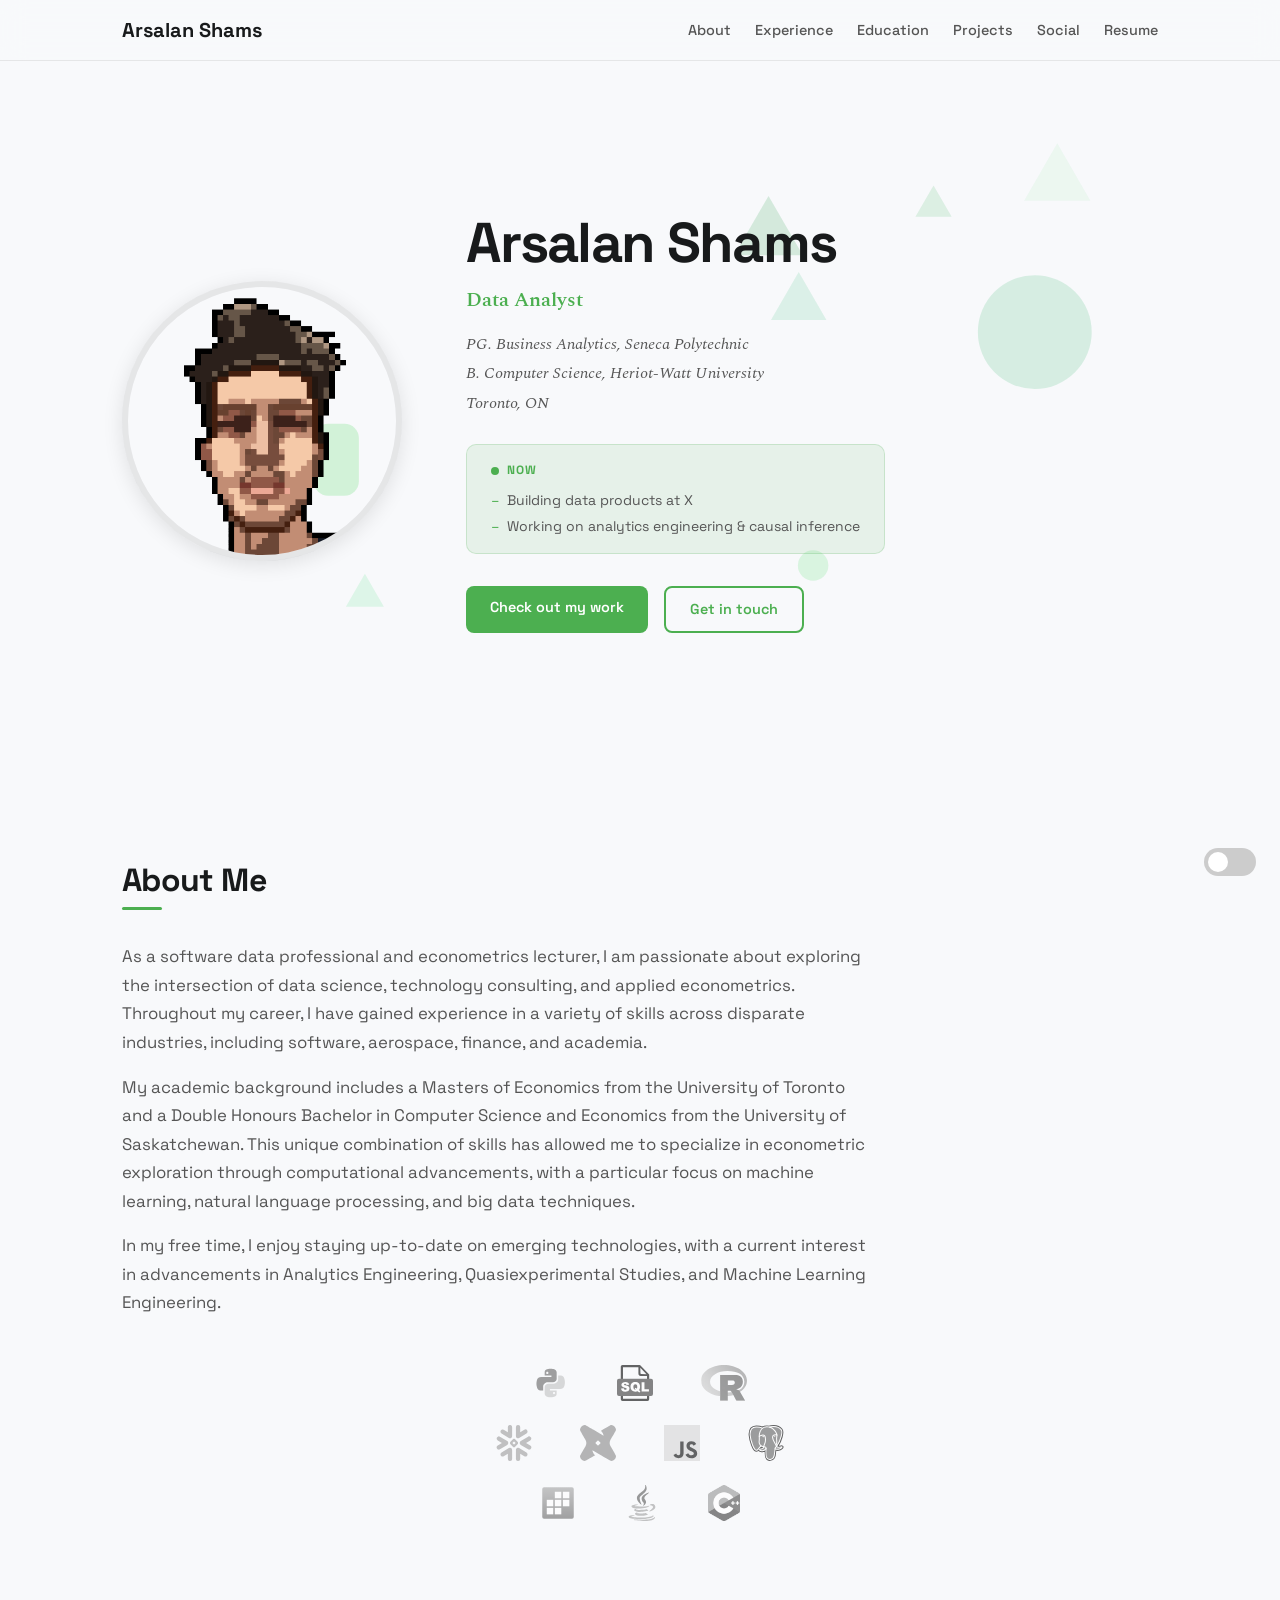
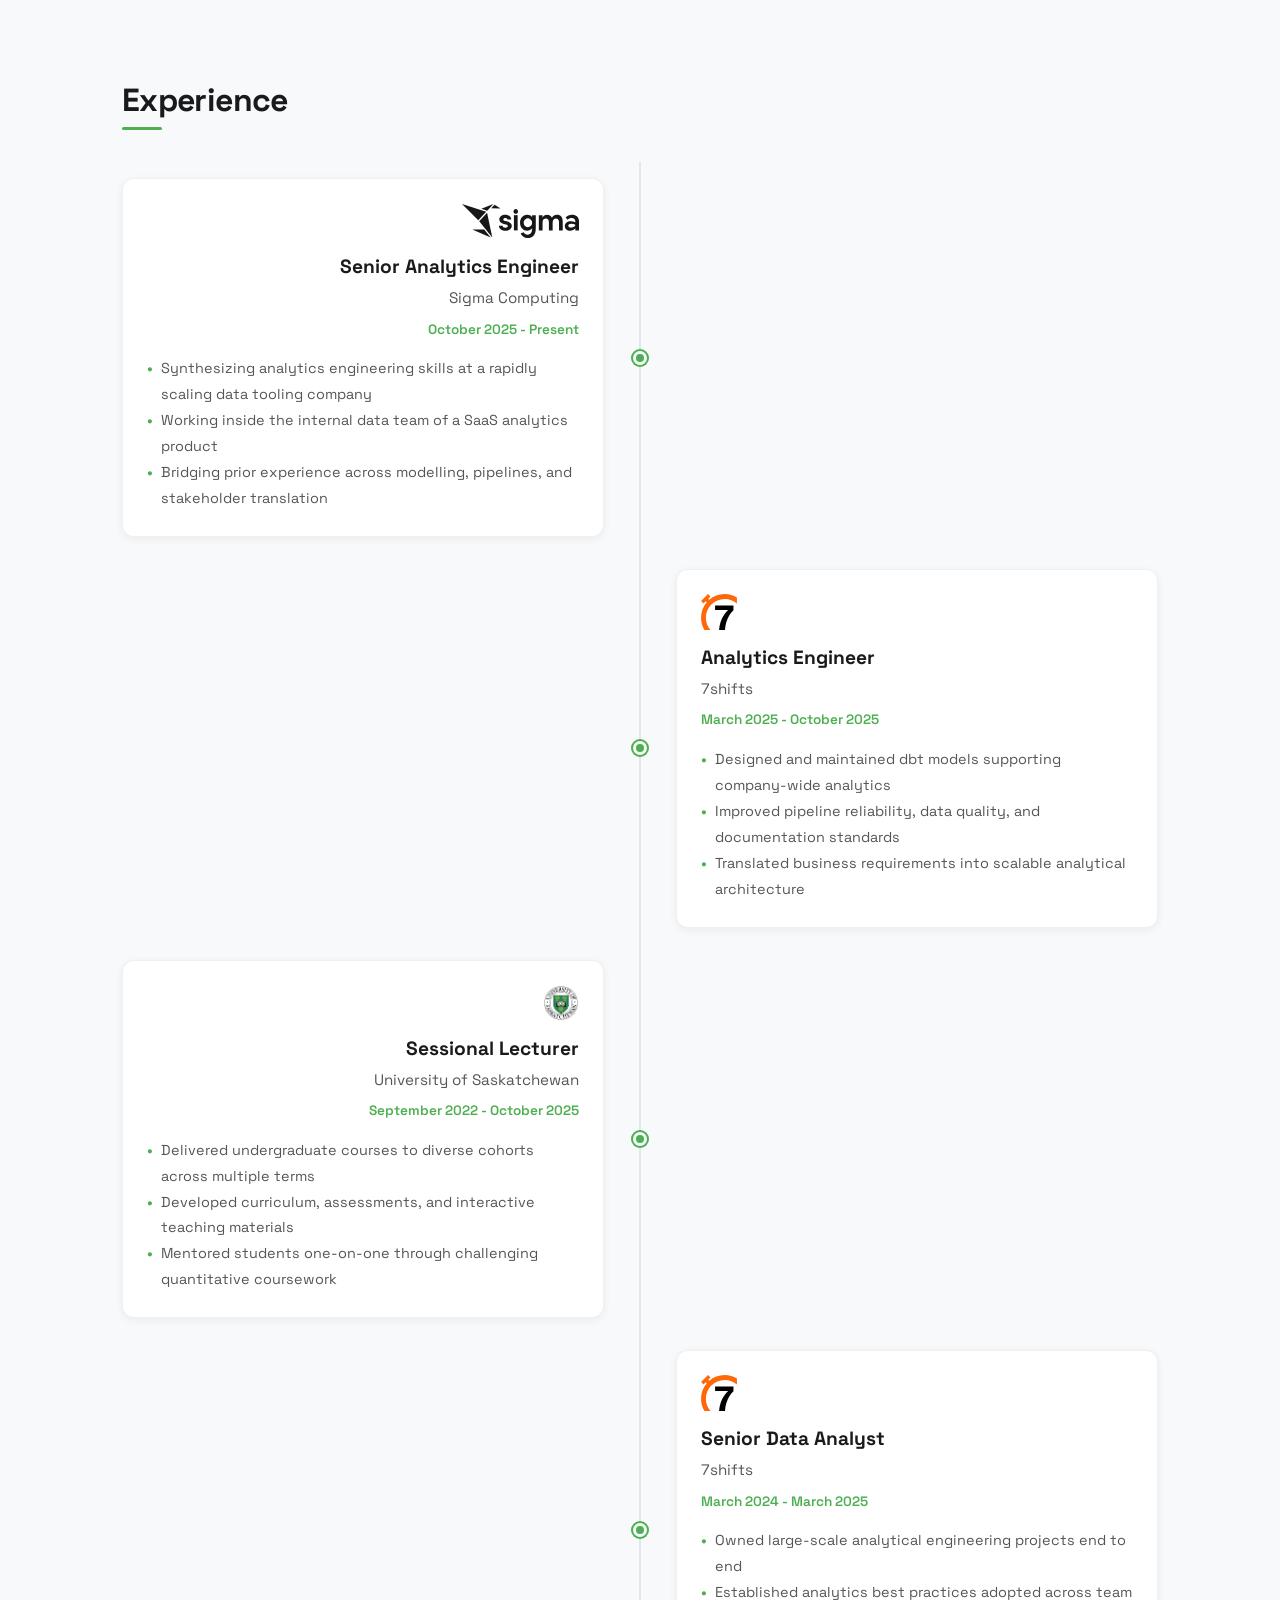
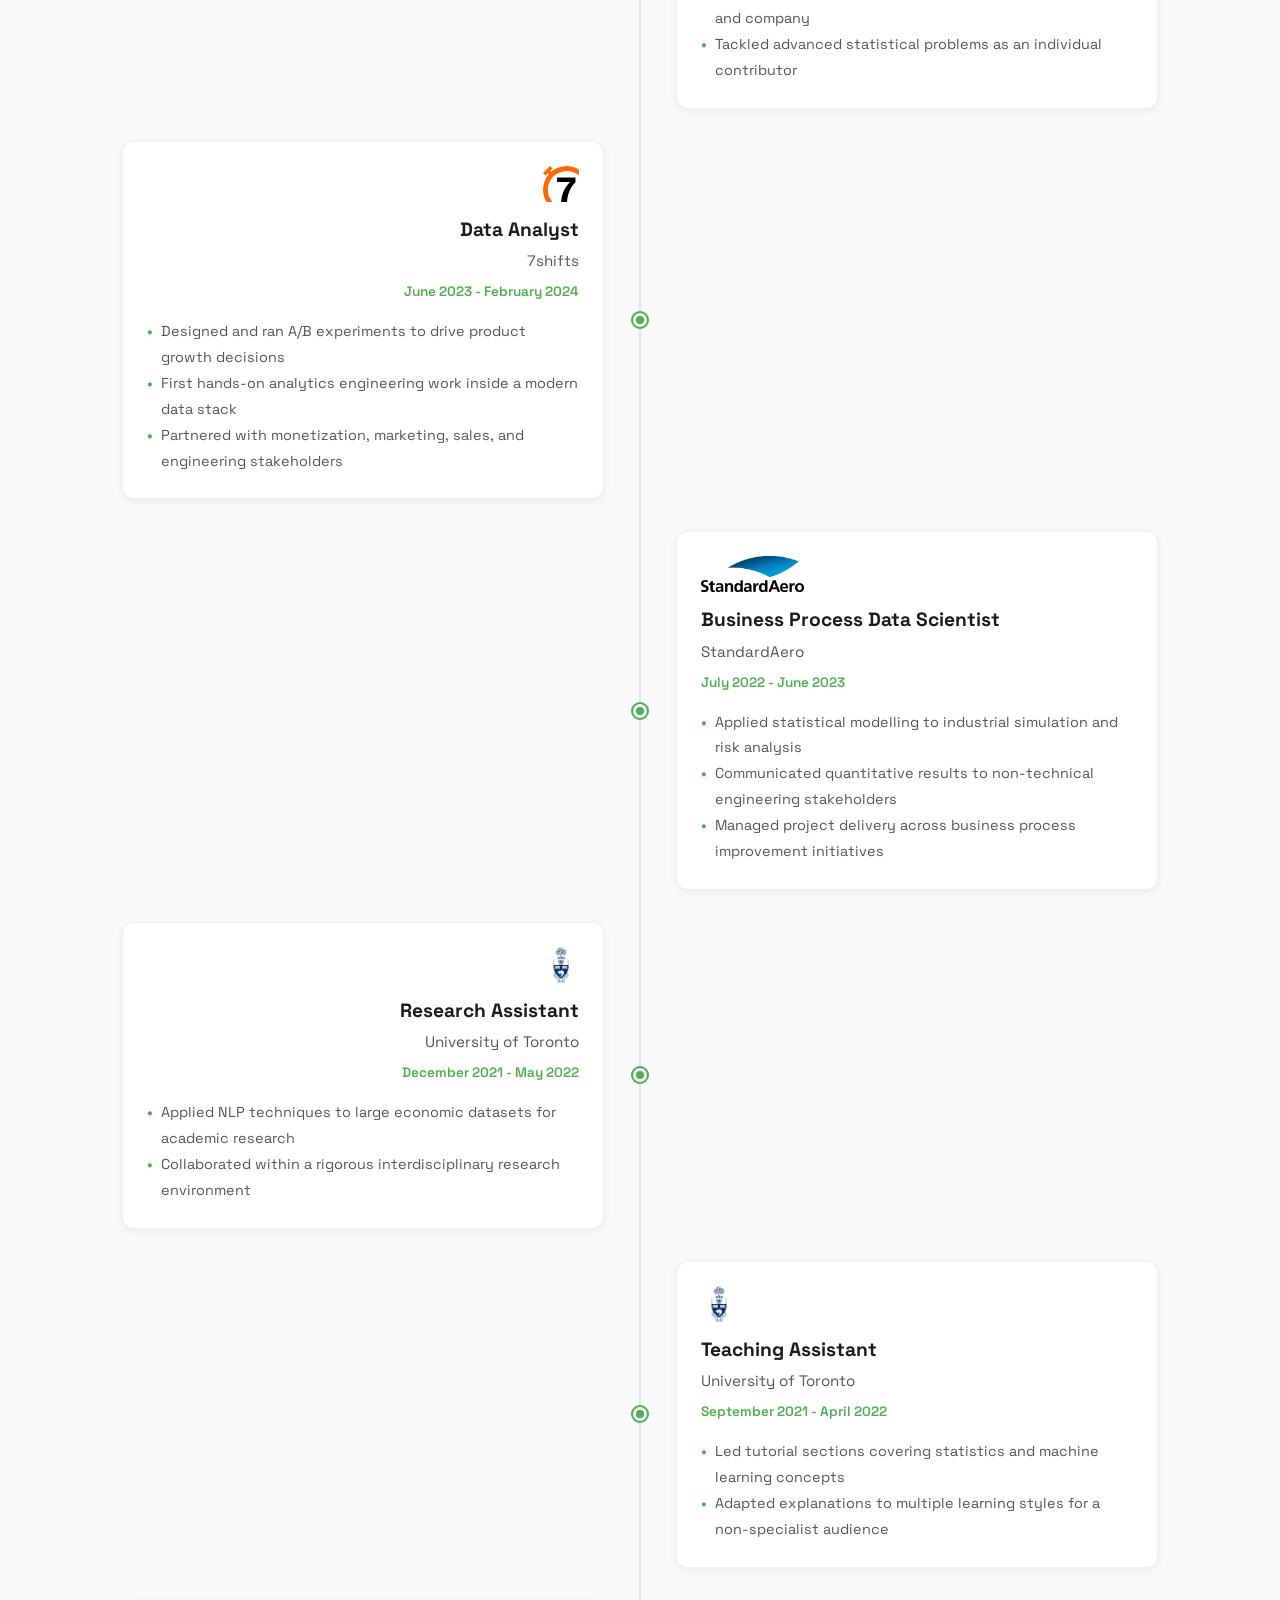
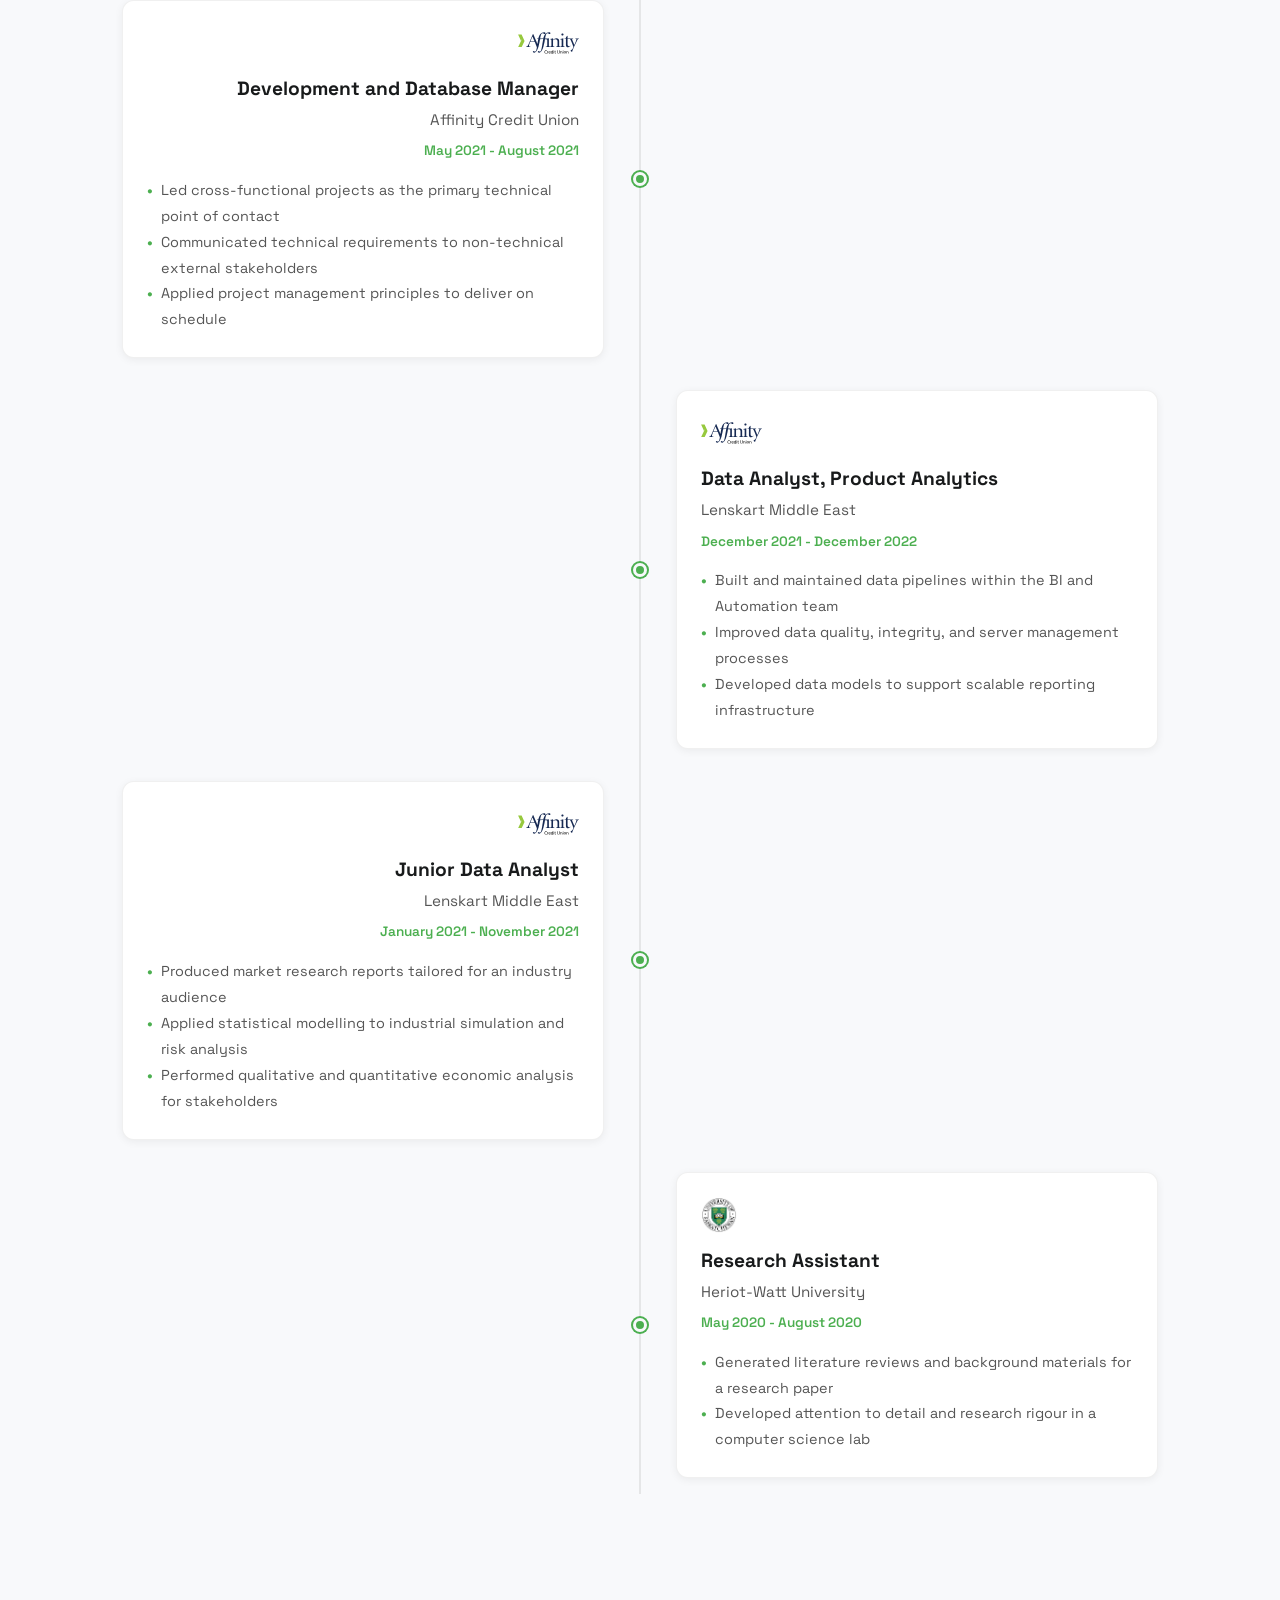
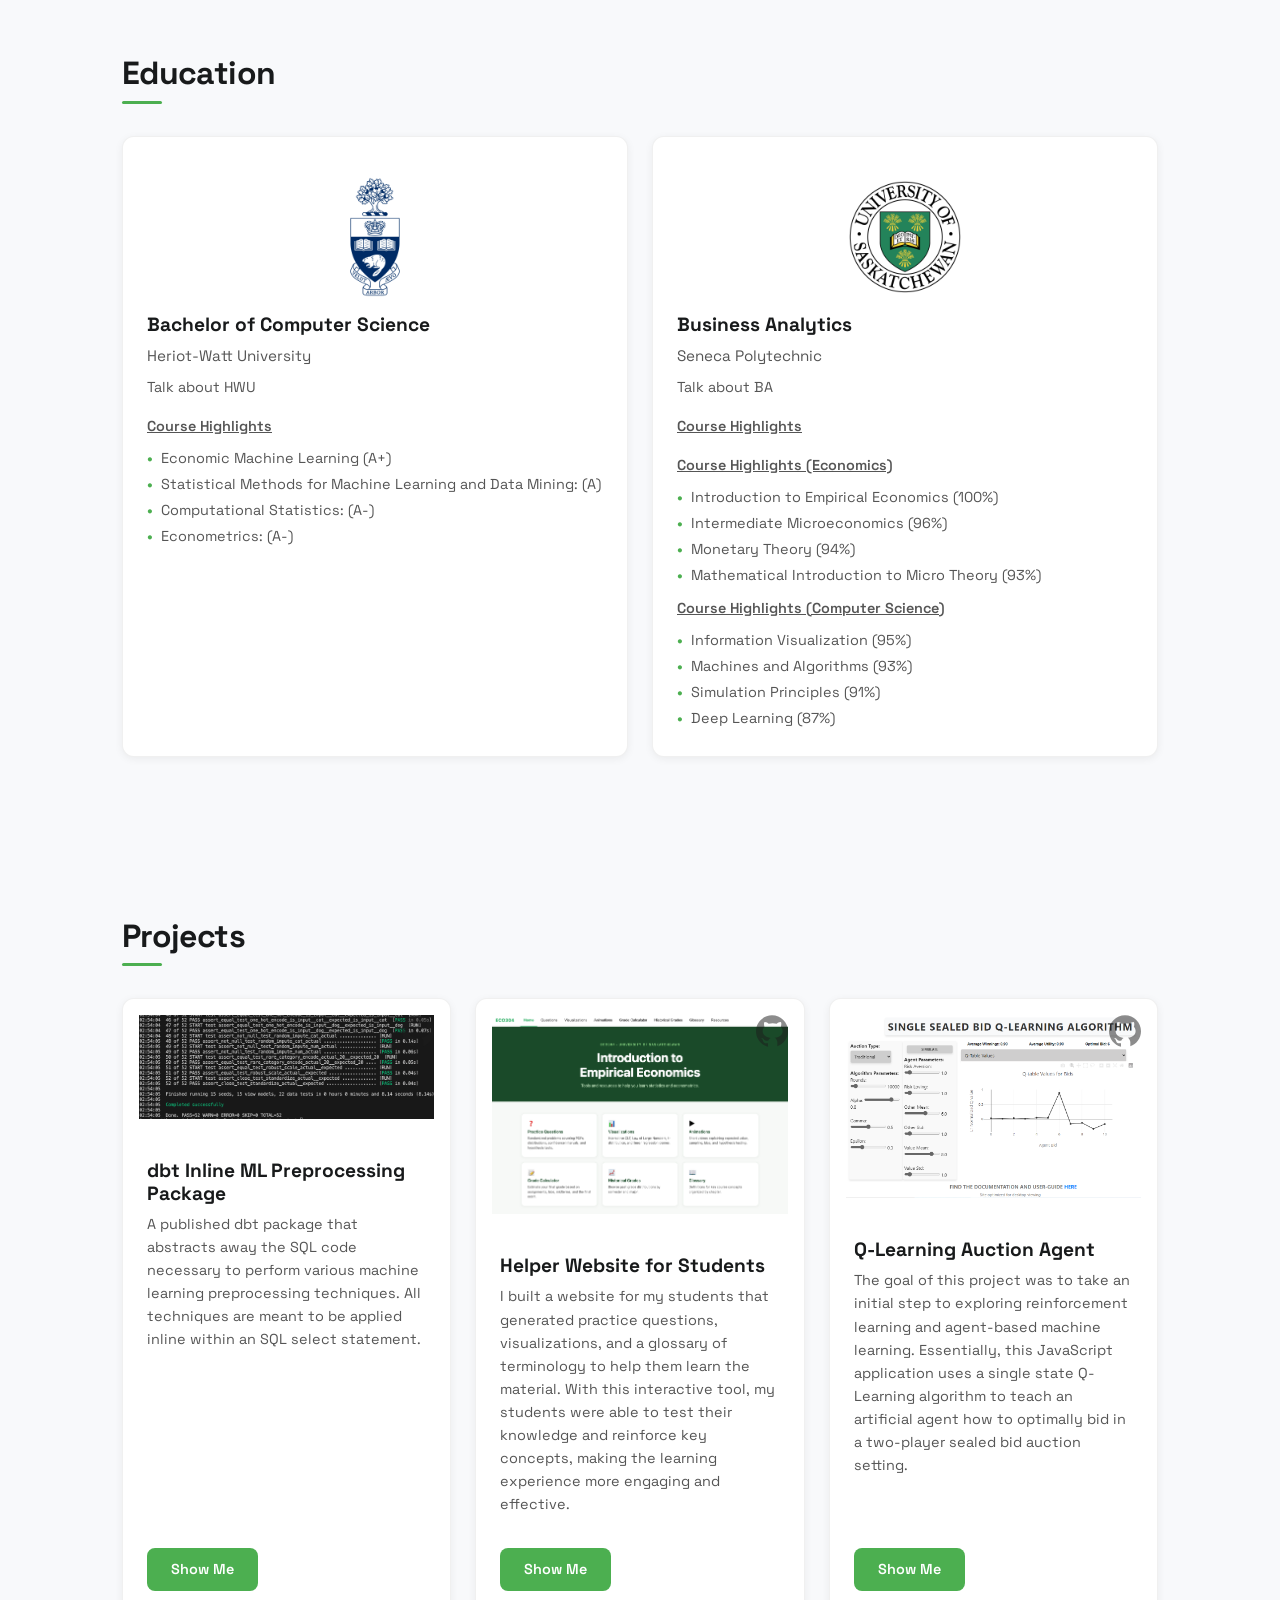
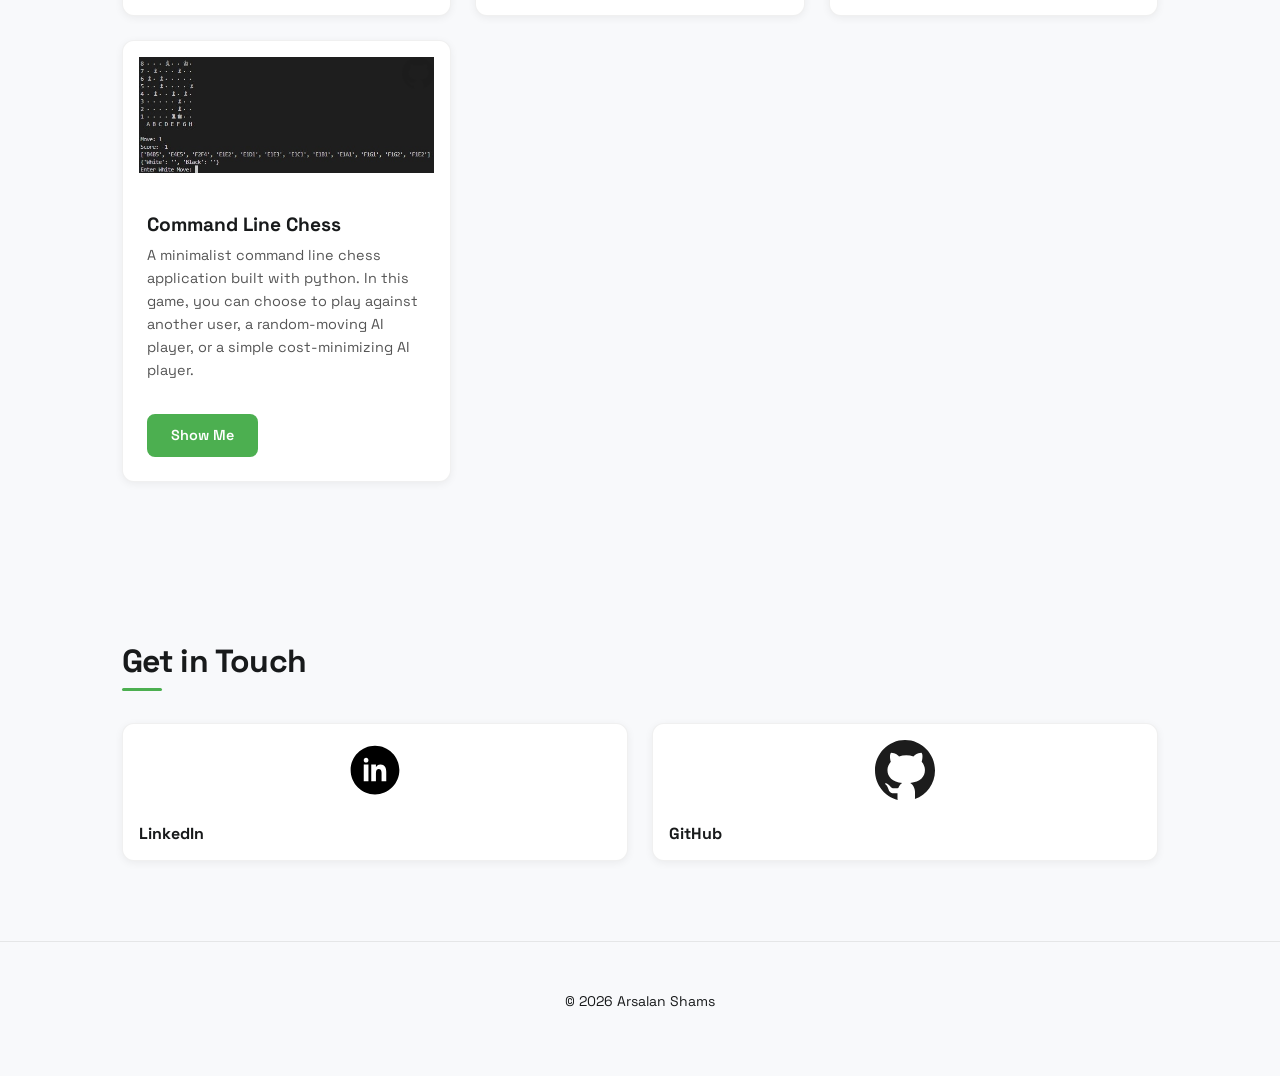
==== commit 44f57af3: "Landing updates" ====
--- a/index.html
+++ b/index.html
@@ -14,9 +14,9 @@
   <meta charset="utf-8">
   <meta http-equiv="X-UA-Compatible" content="IE=edge">
   <meta name="viewport" content="width=device-width, initial-scale=1">
-  <meta name="description" content="Matthew Senick — Senior Analytics Engineer. Design, data, and engineering.">
+  <meta name="description" content="Arsalan Shams — Senior Analytics Engineer. Design, data, and engineering.">
 
-  <title>Matthew Senick</title>
+  <title>Arsalan Shams</title>
 
   <!-- Google Fonts: Space Grotesk + Spectral -->
   <link rel="preconnect" href="https://fonts.googleapis.com">
@@ -40,7 +40,7 @@
   <header>
     <nav class="navbar">
       <div class="nav-container">
-        <a class="nav-brand" href="https://matthewsenick.com">Matthew Senick</a>
+        <a class="nav-brand" href="https://matthewsenick.com">Arsalan Shams</a>
         <input type="checkbox" id="nav-toggle" class="nav-toggle-checkbox" aria-label="Toggle navigation">
         <label for="nav-toggle" class="nav-toggle-label" aria-hidden="true">
           <span></span>
@@ -52,9 +52,6 @@
           <li><a href="#experience">Experience</a></li>
           <li><a href="#education">Education</a></li>
           <li><a href="#projects">Projects</a></li>
-          <li><a href="#speaking">Speaking</a></li>
-          <li><a href="#papers">Papers</a></li>
-          <li><a href="#articles">Articles</a></li>
           <li><a href="#contact">Social</a></li>
           <li><a href="assets/files/Resume_Short.pdf" target="_blank" id="resume-link">Resume</a></li>
         </ul>
